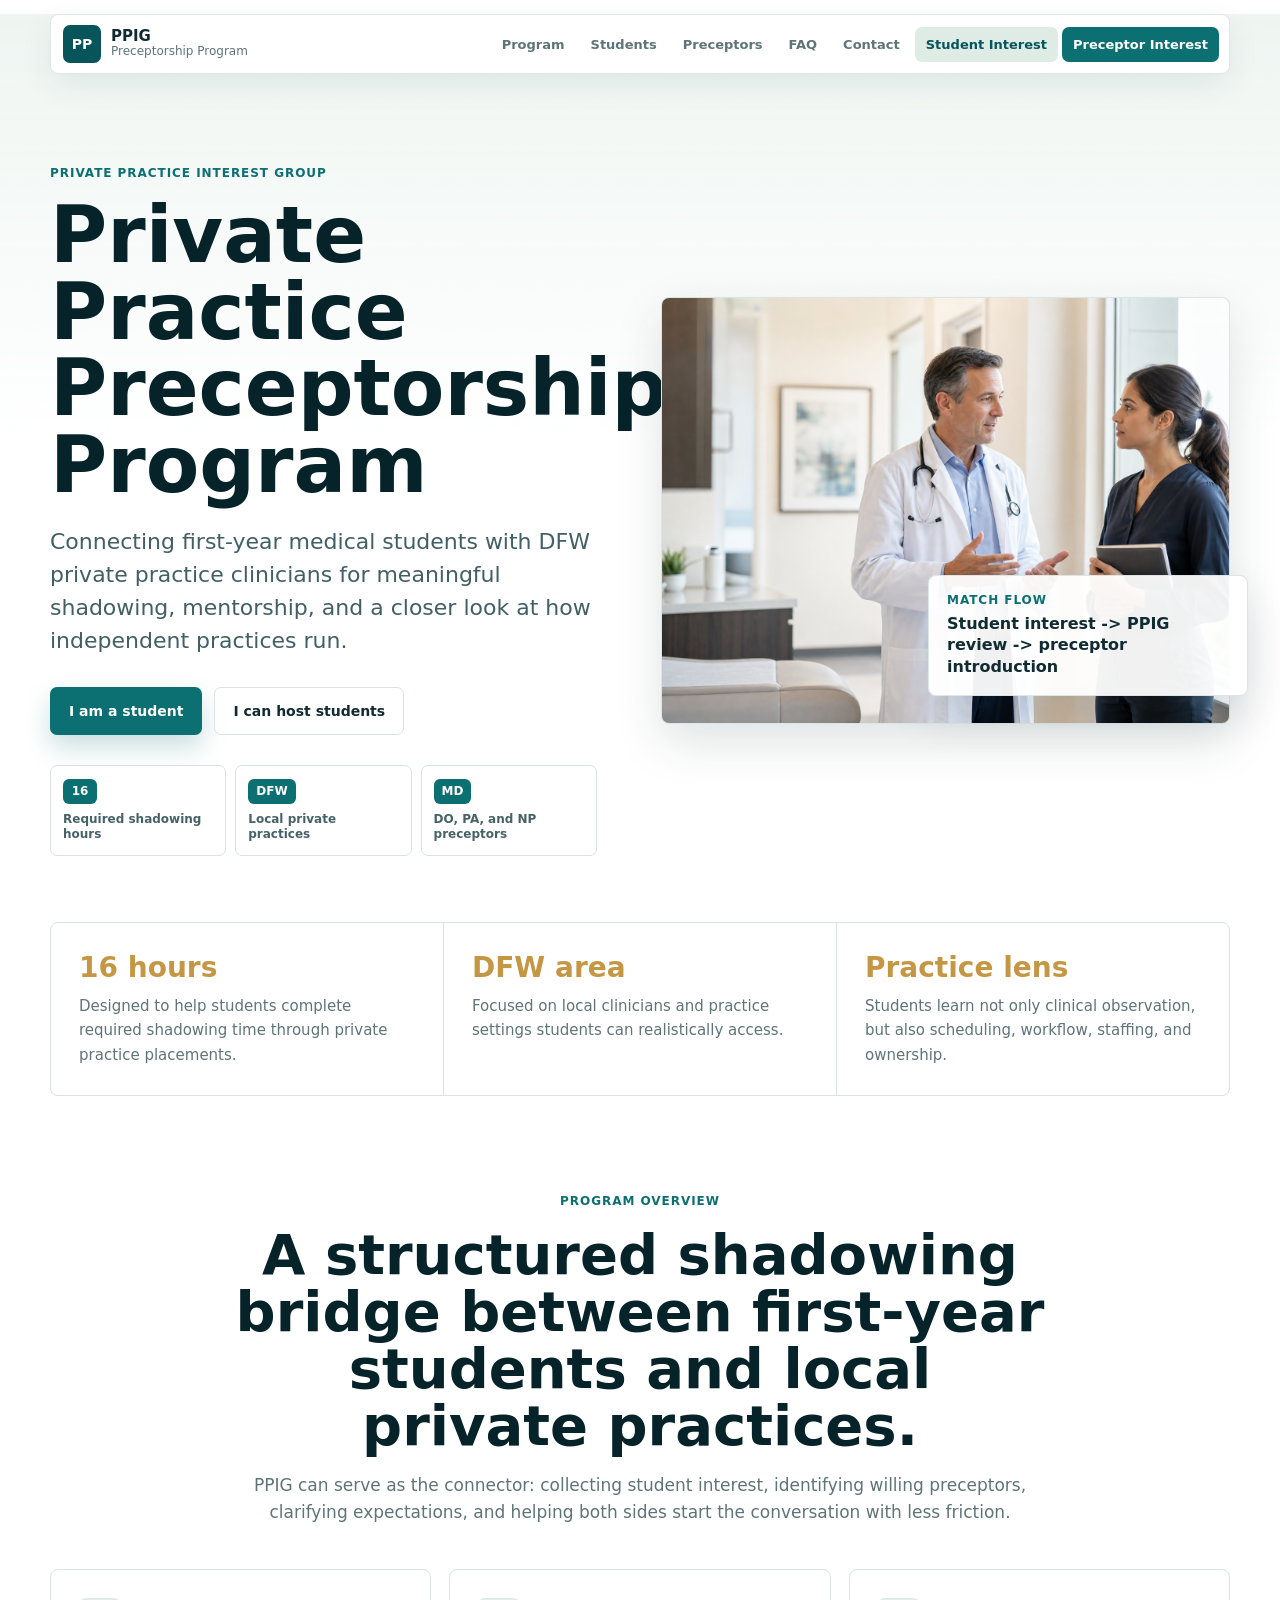
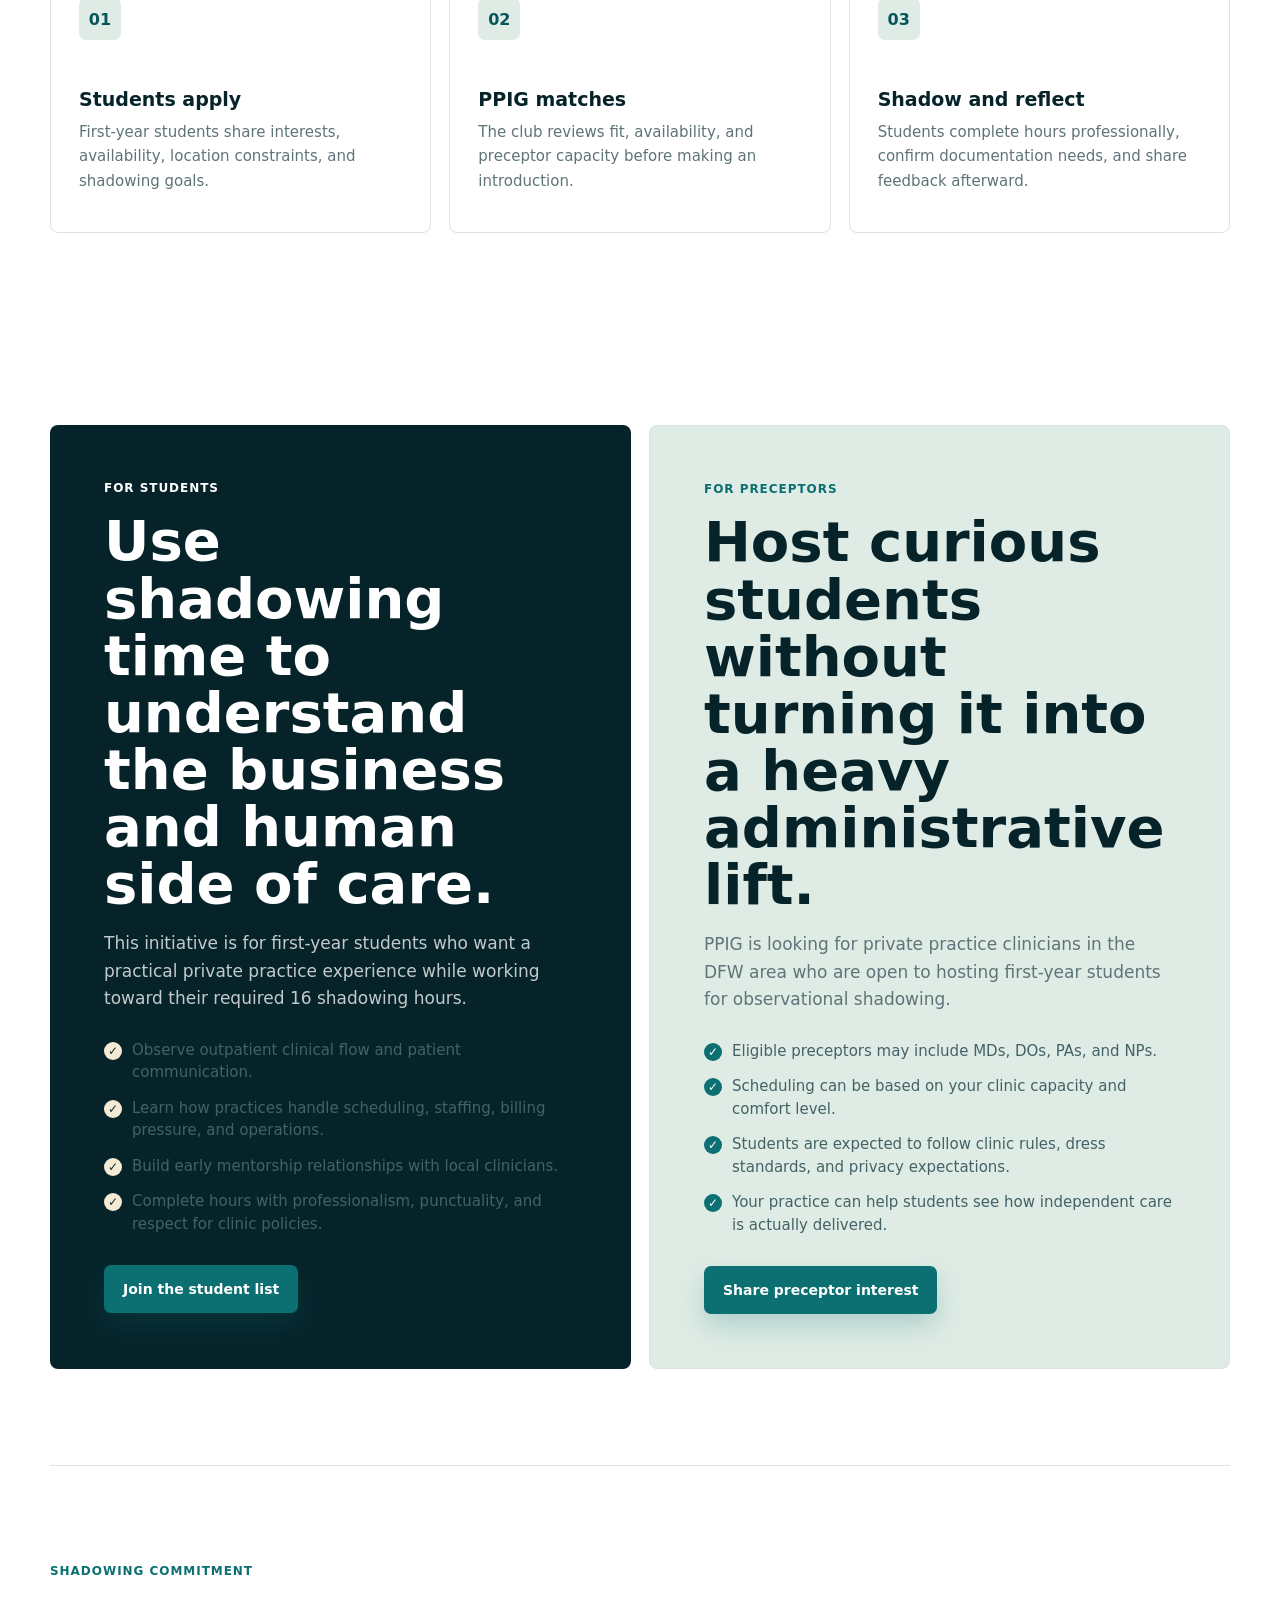
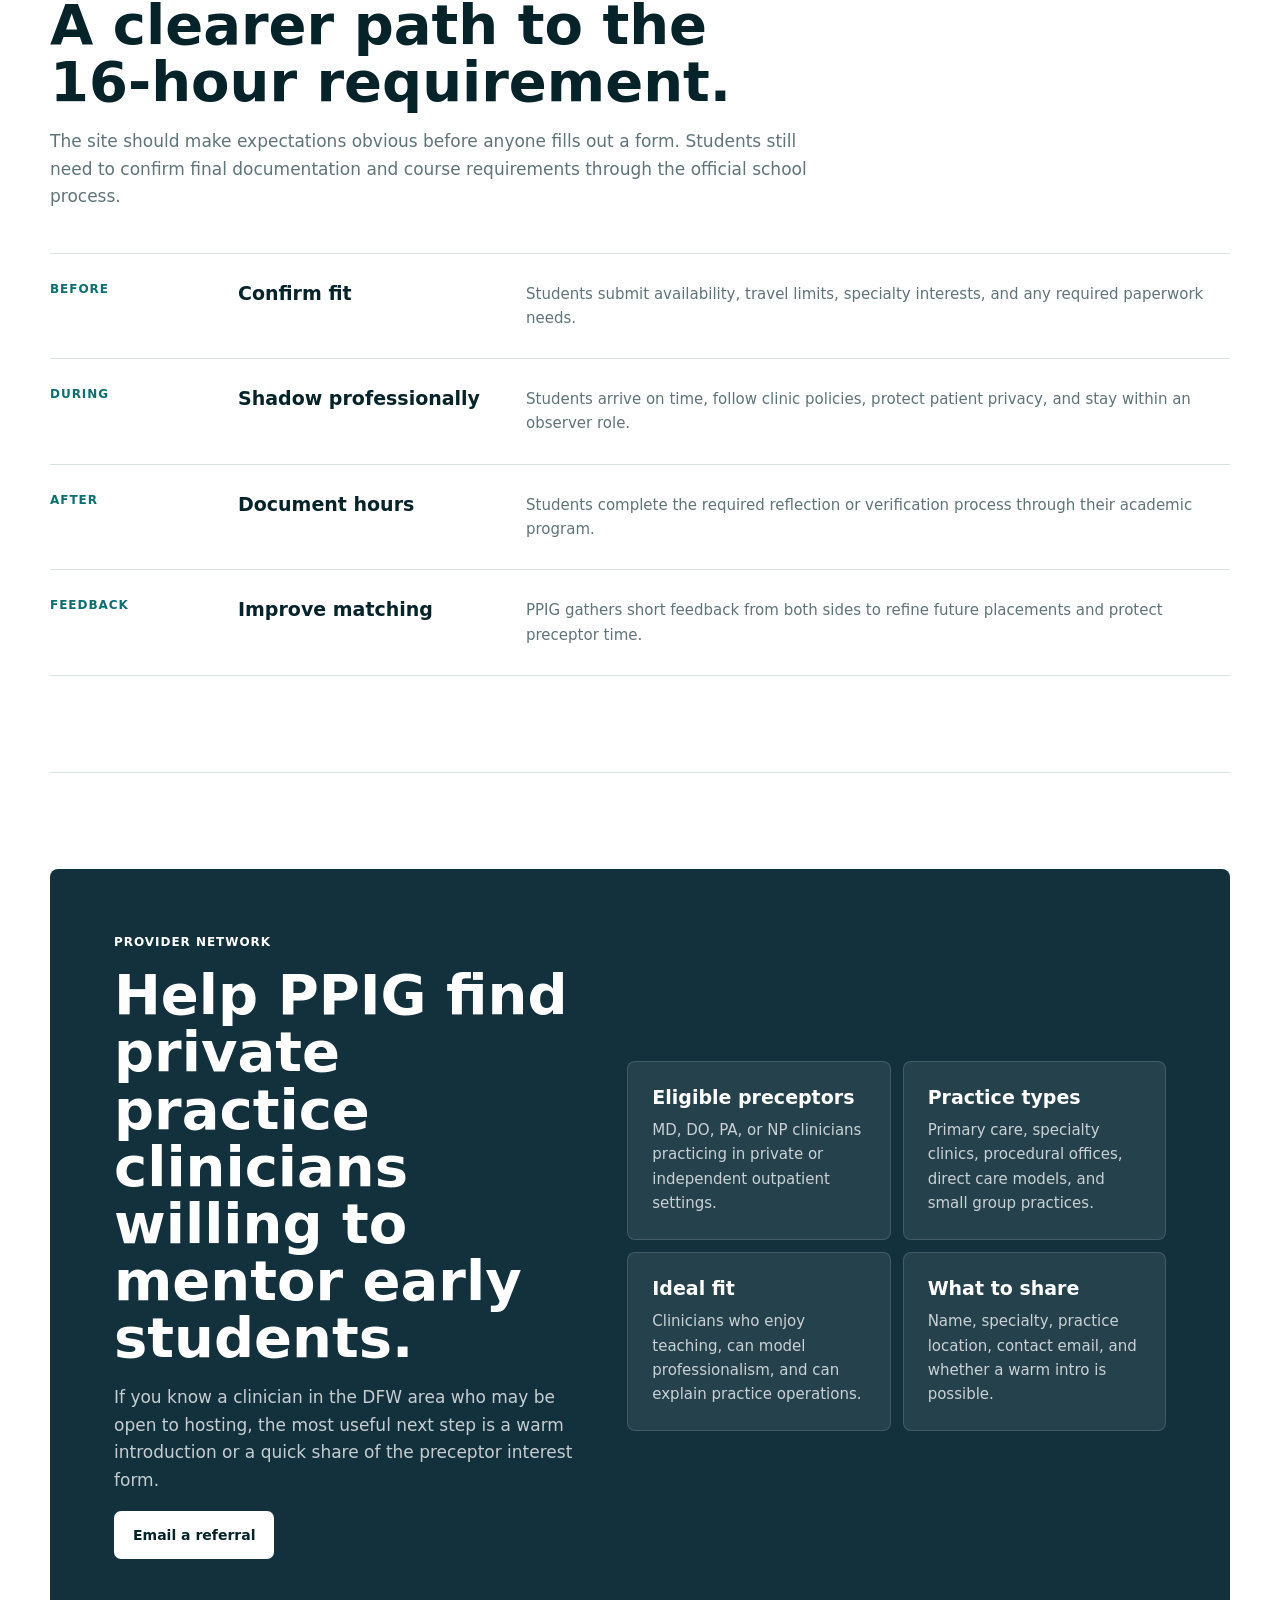
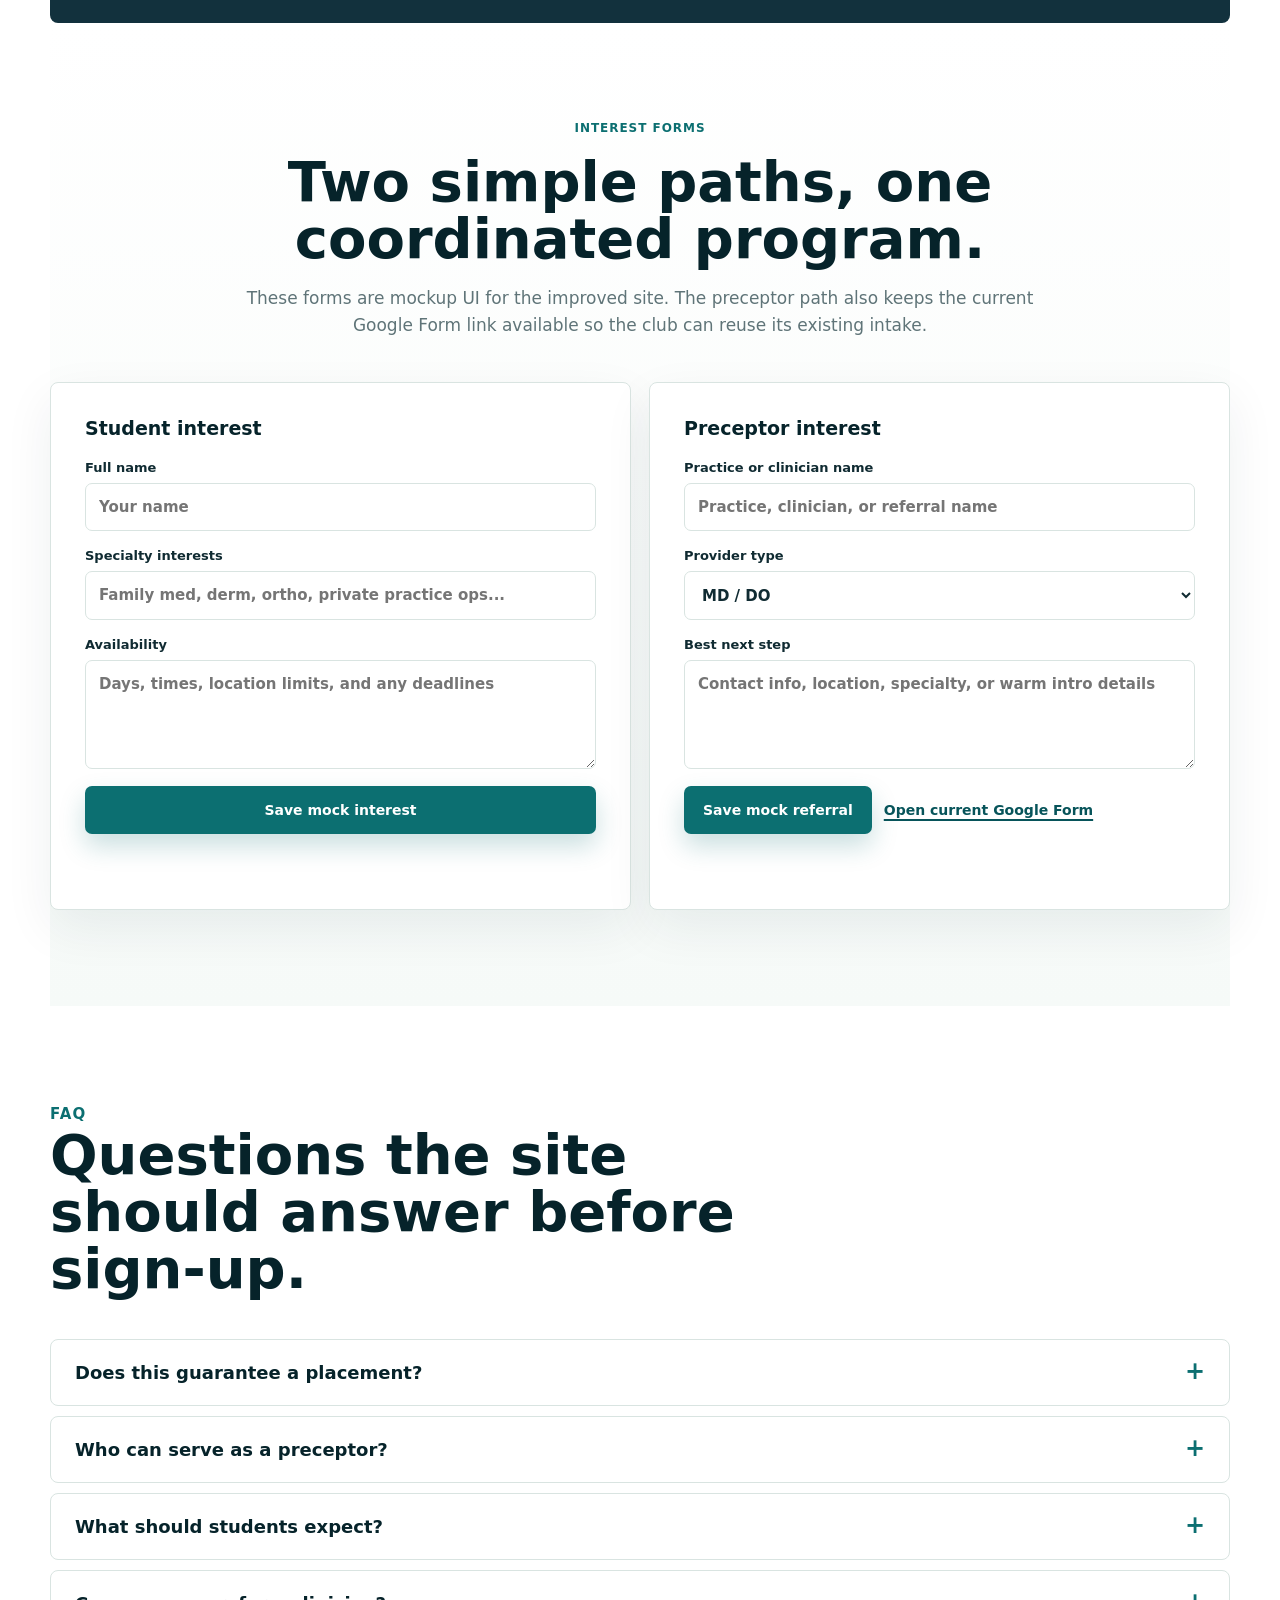
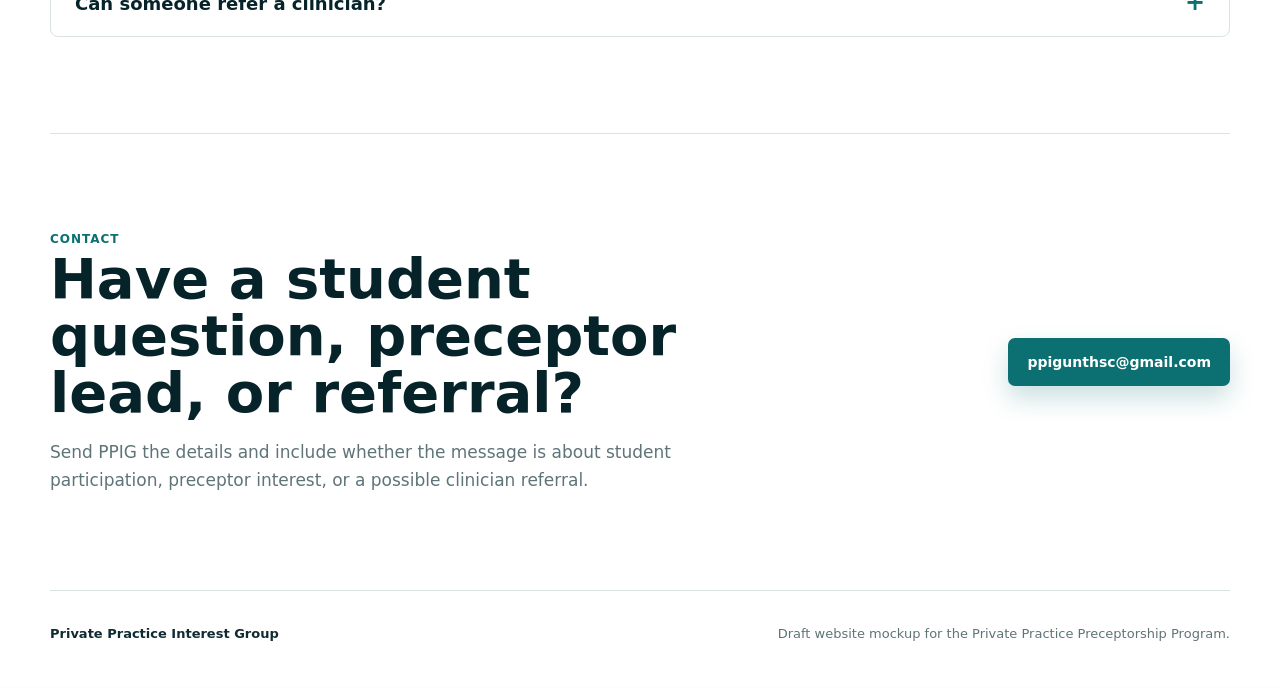
==== index.html @ bd8ee01b "Initial PPIG preceptorship mockup" ====
<!doctype html>
<html lang="en">
  <head>
    <meta charset="utf-8" />
    <meta name="viewport" content="width=device-width, initial-scale=1" />
    <title>Private Practice Preceptorship Program | PPIG</title>
    <meta
      name="description"
      content="A draft website mockup for PPIG's DFW private practice preceptorship initiative connecting first-year medical students with private practice preceptors."
    />
    <link rel="stylesheet" href="./styles.css" />
  </head>
  <body>
    <header class="site-header" data-header>
      <a class="brand" href="#top" aria-label="Private Practice Preceptorship Program home">
        <span class="brand-mark" aria-hidden="true">PP</span>
        <span>
          <strong>PPIG</strong>
          <em>Preceptorship Program</em>
        </span>
      </a>
      <button class="nav-toggle" type="button" aria-label="Open navigation" aria-expanded="false" data-nav-toggle>
        <span></span>
        <span></span>
      </button>
      <nav class="nav" aria-label="Primary navigation" data-nav>
        <a href="#program">Program</a>
        <a href="#students">Students</a>
        <a href="#preceptors">Preceptors</a>
        <a href="#faq">FAQ</a>
        <a href="#contact">Contact</a>
        <a class="nav-cta secondary" href="#student-interest">Student Interest</a>
        <a
          class="nav-cta"
          href="https://docs.google.com/forms/d/e/1FAIpQLScCirYqVkEzpx2f71vSJLCnK1FMcqP2lDTocPS2L5KBrAxMhw/viewform?usp=publish-editor"
          target="_blank"
          rel="noreferrer"
        >
          Preceptor Interest
        </a>
      </nav>
    </header>

    <main id="top">
      <section class="hero section-pad">
        <div class="hero-copy">
          <p class="small-label">Private Practice Interest Group</p>
          <h1>Private Practice Preceptorship Program</h1>
          <p class="hero-lede">
            Connecting first-year medical students with DFW private practice clinicians for meaningful shadowing,
            mentorship, and a closer look at how independent practices run.
          </p>
          <div class="hero-actions" aria-label="Program actions">
            <a class="button primary" href="#student-interest">I am a student</a>
            <a
              class="button ghost"
              href="https://docs.google.com/forms/d/e/1FAIpQLScCirYqVkEzpx2f71vSJLCnK1FMcqP2lDTocPS2L5KBrAxMhw/viewform?usp=publish-editor"
              target="_blank"
              rel="noreferrer"
            >
              I can host students
            </a>
          </div>
          <ul class="hero-points" aria-label="Program highlights">
            <li><span aria-hidden="true">16</span> Required shadowing hours</li>
            <li><span aria-hidden="true">DFW</span> Local private practices</li>
            <li><span aria-hidden="true">MD</span> DO, PA, and NP preceptors</li>
          </ul>
        </div>

        <div class="hero-media" aria-label="Medical student shadowing with a private practice preceptor">
          <img src="./assets/clinic-preceptor-hero.png" alt="Medical student speaking with a private practice clinician in a clinic" />
          <div class="match-panel" aria-label="Program match preview">
            <span>Match flow</span>
            <strong>Student interest -> PPIG review -> preceptor introduction</strong>
          </div>
        </div>
      </section>

      <section class="intro-band" aria-label="Program summary">
        <div>
          <span>16 hours</span>
          <p>Designed to help students complete required shadowing time through private practice placements.</p>
        </div>
        <div>
          <span>DFW area</span>
          <p>Focused on local clinicians and practice settings students can realistically access.</p>
        </div>
        <div>
          <span>Practice lens</span>
          <p>Students learn not only clinical observation, but also scheduling, workflow, staffing, and ownership.</p>
        </div>
      </section>

      <section class="section-pad" id="program">
        <div class="section-heading narrow">
          <p class="small-label">Program overview</p>
          <h2>A structured shadowing bridge between first-year students and local private practices.</h2>
          <p>
            PPIG can serve as the connector: collecting student interest, identifying willing preceptors, clarifying
            expectations, and helping both sides start the conversation with less friction.
          </p>
        </div>

        <div class="steps" aria-label="How the program works">
          <article>
            <span>01</span>
            <h3>Students apply</h3>
            <p>First-year students share interests, availability, location constraints, and shadowing goals.</p>
          </article>
          <article>
            <span>02</span>
            <h3>PPIG matches</h3>
            <p>The club reviews fit, availability, and preceptor capacity before making an introduction.</p>
          </article>
          <article>
            <span>03</span>
            <h3>Shadow and reflect</h3>
            <p>Students complete hours professionally, confirm documentation needs, and share feedback afterward.</p>
          </article>
        </div>
      </section>

      <section class="split-section section-pad" aria-label="Students and preceptors" id="students">
        <div class="audience-panel student-panel">
          <p class="small-label">For students</p>
          <h2>Use shadowing time to understand the business and human side of care.</h2>
          <p>
            This initiative is for first-year students who want a practical private practice experience while working
            toward their required 16 shadowing hours.
          </p>
          <ul class="check-list">
            <li>Observe outpatient clinical flow and patient communication.</li>
            <li>Learn how practices handle scheduling, staffing, billing pressure, and operations.</li>
            <li>Build early mentorship relationships with local clinicians.</li>
            <li>Complete hours with professionalism, punctuality, and respect for clinic policies.</li>
          </ul>
          <a class="button primary" href="#student-interest">Join the student list</a>
        </div>

        <div class="audience-panel preceptor-panel" id="preceptors">
          <p class="small-label">For preceptors</p>
          <h2>Host curious students without turning it into a heavy administrative lift.</h2>
          <p>
            PPIG is looking for private practice clinicians in the DFW area who are open to hosting first-year students
            for observational shadowing.
          </p>
          <ul class="check-list">
            <li>Eligible preceptors may include MDs, DOs, PAs, and NPs.</li>
            <li>Scheduling can be based on your clinic capacity and comfort level.</li>
            <li>Students are expected to follow clinic rules, dress standards, and privacy expectations.</li>
            <li>Your practice can help students see how independent care is actually delivered.</li>
          </ul>
          <a
            class="button primary"
            href="https://docs.google.com/forms/d/e/1FAIpQLScCirYqVkEzpx2f71vSJLCnK1FMcqP2lDTocPS2L5KBrAxMhw/viewform?usp=publish-editor"
            target="_blank"
            rel="noreferrer"
          >
            Share preceptor interest
          </a>
        </div>
      </section>

      <section class="hours section-pad" aria-labelledby="hours-title">
        <div class="section-heading">
          <p class="small-label">Shadowing commitment</p>
          <h2 id="hours-title">A clearer path to the 16-hour requirement.</h2>
          <p>
            The site should make expectations obvious before anyone fills out a form. Students still need to confirm
            final documentation and course requirements through the official school process.
          </p>
        </div>

        <div class="timeline">
          <article>
            <span>Before</span>
            <h3>Confirm fit</h3>
            <p>Students submit availability, travel limits, specialty interests, and any required paperwork needs.</p>
          </article>
          <article>
            <span>During</span>
            <h3>Shadow professionally</h3>
            <p>Students arrive on time, follow clinic policies, protect patient privacy, and stay within an observer role.</p>
          </article>
          <article>
            <span>After</span>
            <h3>Document hours</h3>
            <p>Students complete the required reflection or verification process through their academic program.</p>
          </article>
          <article>
            <span>Feedback</span>
            <h3>Improve matching</h3>
            <p>PPIG gathers short feedback from both sides to refine future placements and protect preceptor time.</p>
          </article>
        </div>
      </section>

      <section class="provider-section section-pad" aria-labelledby="provider-title">
        <div class="provider-copy">
          <p class="small-label">Provider network</p>
          <h2 id="provider-title">Help PPIG find private practice clinicians willing to mentor early students.</h2>
          <p>
            If you know a clinician in the DFW area who may be open to hosting, the most useful next step is a warm
            introduction or a quick share of the preceptor interest form.
          </p>
          <a
            class="button ghost-dark"
            href="mailto:ppigunthsc@gmail.com?subject=Private%20Practice%20Preceptorship%20Referral"
          >
            Email a referral
          </a>
        </div>
        <div class="provider-grid" aria-label="Eligible providers and practice examples">
          <article>
            <h3>Eligible preceptors</h3>
            <p>MD, DO, PA, or NP clinicians practicing in private or independent outpatient settings.</p>
          </article>
          <article>
            <h3>Practice types</h3>
            <p>Primary care, specialty clinics, procedural offices, direct care models, and small group practices.</p>
          </article>
          <article>
            <h3>Ideal fit</h3>
            <p>Clinicians who enjoy teaching, can model professionalism, and can explain practice operations.</p>
          </article>
          <article>
            <h3>What to share</h3>
            <p>Name, specialty, practice location, contact email, and whether a warm intro is possible.</p>
          </article>
        </div>
      </section>

      <section class="forms-section section-pad" id="student-interest">
        <div class="section-heading narrow">
          <p class="small-label">Interest forms</p>
          <h2>Two simple paths, one coordinated program.</h2>
          <p>
            These forms are mockup UI for the improved site. The preceptor path also keeps the current Google Form link
            available so the club can reuse its existing intake.
          </p>
        </div>

        <div class="form-layout">
          <form class="interest-form" data-mock-form>
            <h3>Student interest</h3>
            <label>
              Full name
              <input type="text" name="student-name" placeholder="Your name" />
            </label>
            <label>
              Specialty interests
              <input type="text" name="student-interest" placeholder="Family med, derm, ortho, private practice ops..." />
            </label>
            <label>
              Availability
              <textarea name="student-availability" rows="4" placeholder="Days, times, location limits, and any deadlines"></textarea>
            </label>
            <button class="button primary" type="submit">Save mock interest</button>
            <p class="form-note" data-form-note aria-live="polite"></p>
          </form>

          <form class="interest-form" data-mock-form>
            <h3>Preceptor interest</h3>
            <label>
              Practice or clinician name
              <input type="text" name="preceptor-name" placeholder="Practice, clinician, or referral name" />
            </label>
            <label>
              Provider type
              <select name="provider-type">
                <option>MD / DO</option>
                <option>PA</option>
                <option>NP</option>
                <option>Other referral</option>
              </select>
            </label>
            <label>
              Best next step
              <textarea name="preceptor-note" rows="4" placeholder="Contact info, location, specialty, or warm intro details"></textarea>
            </label>
            <div class="form-actions">
              <button class="button primary" type="submit">Save mock referral</button>
              <a
                class="text-link"
                href="https://docs.google.com/forms/d/e/1FAIpQLScCirYqVkEzpx2f71vSJLCnK1FMcqP2lDTocPS2L5KBrAxMhw/viewform?usp=publish-editor"
                target="_blank"
                rel="noreferrer"
              >
                Open current Google Form
              </a>
            </div>
            <p class="form-note" data-form-note aria-live="polite"></p>
          </form>
        </div>
      </section>

      <section class="faq section-pad" id="faq" aria-labelledby="faq-title">
        <div class="section-heading">
          <p class="small-label">FAQ</p>
          <h2 id="faq-title">Questions the site should answer before sign-up.</h2>
        </div>
        <div class="faq-list">
          <details>
            <summary>Does this guarantee a placement?</summary>
            <p>No. The program can collect interest and help coordinate introductions, but matching depends on preceptor availability, student fit, and scheduling.</p>
          </details>
          <details>
            <summary>Who can serve as a preceptor?</summary>
            <p>The initiative is seeking private practice MDs, DOs, PAs, and NPs in the DFW area who are willing to host first-year students for observational shadowing.</p>
          </details>
          <details>
            <summary>What should students expect?</summary>
            <p>Students should expect observational clinical exposure, professional conduct expectations, and a chance to ask thoughtful questions about practice operations when appropriate.</p>
          </details>
          <details>
            <summary>Can someone refer a clinician?</summary>
            <p>Yes. A warm introduction is ideal, but even a clinician name, specialty, practice location, and contact route can help PPIG start outreach.</p>
          </details>
        </div>
      </section>

      <section class="contact section-pad" id="contact" aria-label="Contact PPIG">
        <div>
          <p class="small-label">Contact</p>
          <h2>Have a student question, preceptor lead, or referral?</h2>
          <p>
            Send PPIG the details and include whether the message is about student participation, preceptor interest, or
            a possible clinician referral.
          </p>
        </div>
        <a class="button primary" href="mailto:ppigunthsc@gmail.com">ppigunthsc@gmail.com</a>
      </section>
    </main>

    <footer class="footer">
      <p>Private Practice Interest Group</p>
      <p>Draft website mockup for the Private Practice Preceptorship Program.</p>
    </footer>

    <script src="./app.js"></script>
  </body>
</html>
---- styles.css ----
:root {
  --ink: #102b32;
  --ink-strong: #06232a;
  --muted: #5f7478;
  --teal: #0c6f71;
  --teal-dark: #07545a;
  --sage: #dfece5;
  --sage-strong: #b9d4c8;
  --gold: #c59745;
  --gold-soft: #f5ead4;
  --line: #d9e4e1;
  --surface: #ffffff;
  --surface-soft: #f6faf8;
  --navy: #12313d;
  --shadow: 0 18px 48px rgba(16, 43, 50, 0.13);
  --max: 1180px;
  --radius: 8px;
  font-family: Inter, ui-sans-serif, system-ui, -apple-system, BlinkMacSystemFont, "Segoe UI", sans-serif;
  color: var(--ink);
  background: var(--surface);
}

* {
  box-sizing: border-box;
}

html {
  scroll-behavior: smooth;
}

body {
  margin: 0;
  min-width: 320px;
  color: var(--ink);
  background:
    linear-gradient(180deg, rgba(223, 236, 229, 0.52) 0, rgba(255, 255, 255, 0) 430px),
    var(--surface);
}

::selection {
  color: #fff;
  background: var(--teal);
}

body.nav-open {
  overflow: hidden;
}

img {
  display: block;
  max-width: 100%;
}

a {
  color: inherit;
  text-decoration: none;
}

button,
input,
textarea,
select {
  font: inherit;
}

.site-header {
  position: sticky;
  top: 0;
  z-index: 20;
  display: flex;
  align-items: center;
  justify-content: space-between;
  gap: 24px;
  width: min(var(--max), calc(100% - 40px));
  margin: 14px auto 0;
  padding: 10px 10px 10px 12px;
  border: 1px solid rgba(217, 228, 225, 0.86);
  border-radius: var(--radius);
  background: rgba(255, 255, 255, 0.92);
  box-shadow: 0 10px 32px rgba(18, 49, 61, 0.08);
  backdrop-filter: blur(18px);
}

.site-header.is-scrolled {
  box-shadow: 0 14px 38px rgba(18, 49, 61, 0.12);
}

.brand {
  display: inline-flex;
  align-items: center;
  gap: 10px;
  min-width: 232px;
}

.brand-mark {
  display: grid;
  width: 38px;
  height: 38px;
  place-items: center;
  border-radius: 7px;
  color: #fff;
  background: var(--teal-dark);
  font-size: 14px;
  font-weight: 800;
  letter-spacing: 0;
}

.brand strong,
.brand em {
  display: block;
  font-style: normal;
  letter-spacing: 0;
}

.brand strong {
  font-size: 15px;
  line-height: 1.1;
}

.brand em {
  color: var(--muted);
  font-size: 12px;
  line-height: 1.3;
}

.nav {
  display: flex;
  align-items: center;
  justify-content: flex-end;
  gap: 4px;
  color: var(--muted);
  font-size: 13px;
  font-weight: 650;
}

.nav > a {
  padding: 10px 11px;
  border-radius: 7px;
}

.nav > a:hover {
  color: var(--ink);
  background: var(--surface-soft);
}

.nav-cta {
  color: #fff !important;
  background: var(--teal);
}

.nav-cta.secondary {
  color: var(--teal-dark) !important;
  background: var(--sage);
}

.nav-toggle {
  display: none;
  width: 42px;
  height: 42px;
  border: 0;
  border-radius: 7px;
  background: var(--surface-soft);
}

.nav-toggle span {
  display: block;
  width: 18px;
  height: 2px;
  margin: 4px auto;
  background: var(--ink);
}

.section-pad {
  width: min(var(--max), calc(100% - 40px));
  margin: 0 auto;
  padding: 96px 0;
}

.hero {
  display: grid;
  grid-template-columns: minmax(0, 0.98fr) minmax(440px, 1.02fr);
  align-items: center;
  gap: clamp(34px, 5vw, 64px);
  min-height: auto;
  padding-top: clamp(76px, 10vh, 118px);
  padding-bottom: 66px;
}

.small-label {
  margin: 0 0 14px;
  color: var(--teal);
  font-size: 12px;
  font-weight: 800;
  letter-spacing: 0.08em;
  text-transform: uppercase;
}

h1,
h2,
h3,
p {
  margin-top: 0;
}

h1,
h2,
h3 {
  color: var(--ink-strong);
  letter-spacing: 0;
}

h1 {
  max-width: 720px;
  margin-bottom: 22px;
  font-size: clamp(46px, 6.4vw, 78px);
  line-height: 0.98;
  font-weight: 820;
}

h2 {
  margin-bottom: 18px;
  font-size: clamp(30px, 4.4vw, 56px);
  line-height: 1.02;
  font-weight: 790;
}

h3 {
  margin-bottom: 9px;
  font-size: 19px;
  line-height: 1.22;
  font-weight: 760;
}

p {
  color: var(--muted);
  font-size: 17px;
  line-height: 1.62;
}

.hero-lede {
  max-width: 640px;
  margin-bottom: 30px;
  color: #415f65;
  font-size: clamp(18px, 2vw, 22px);
  line-height: 1.5;
}

.hero-actions,
.form-actions {
  display: flex;
  flex-wrap: wrap;
  gap: 12px;
  align-items: center;
}

.button {
  display: inline-flex;
  min-height: 48px;
  align-items: center;
  justify-content: center;
  border: 1px solid transparent;
  border-radius: 7px;
  padding: 0 18px;
  font-size: 14px;
  font-weight: 780;
  letter-spacing: 0;
  cursor: pointer;
  transition: transform 180ms ease, box-shadow 180ms ease, background 180ms ease, color 180ms ease;
}

.button:hover {
  transform: translateY(-1px);
}

.button.primary {
  color: #fff;
  background: var(--teal);
  box-shadow: 0 12px 26px rgba(12, 111, 113, 0.22);
}

.button.primary:hover {
  background: var(--teal-dark);
}

.button.ghost {
  color: var(--ink);
  border-color: var(--line);
  background: rgba(255, 255, 255, 0.72);
}

.button.ghost-dark {
  color: var(--ink-strong);
  border-color: rgba(255, 255, 255, 0.36);
  background: #fff;
}

.hero-points {
  display: grid;
  grid-template-columns: repeat(3, minmax(0, 1fr));
  gap: 9px;
  max-width: 640px;
  margin: 30px 0 0;
  padding: 0;
  list-style: none;
}

.hero-points li {
  display: grid;
  gap: 8px;
  border: 1px solid var(--line);
  border-radius: 7px;
  padding: 13px 12px;
  color: #466267;
  background: rgba(255, 255, 255, 0.76);
  font-size: 12px;
  font-weight: 700;
  line-height: 1.25;
}

.hero-points span {
  display: inline-flex;
  width: fit-content;
  min-width: 34px;
  height: 25px;
  align-items: center;
  justify-content: center;
  border-radius: 6px;
  padding: 0 8px;
  color: #fff;
  background: var(--teal);
  font-size: 12px;
  font-weight: 850;
}

.hero-media {
  position: relative;
  isolation: isolate;
}

.hero-media img {
  width: 100%;
  aspect-ratio: 4 / 3;
  object-fit: cover;
  object-position: center;
  border: 1px solid rgba(217, 228, 225, 0.86);
  border-radius: var(--radius);
  background: #ecf4ef;
  box-shadow: var(--shadow);
}

.match-panel {
  position: absolute;
  right: -18px;
  bottom: 28px;
  width: min(320px, 76%);
  border: 1px solid rgba(217, 228, 225, 0.9);
  border-radius: var(--radius);
  padding: 17px 18px;
  background: rgba(255, 255, 255, 0.94);
  box-shadow: 0 18px 46px rgba(6, 35, 42, 0.14);
}

.match-panel span {
  display: block;
  margin-bottom: 6px;
  color: var(--teal);
  font-size: 12px;
  font-weight: 800;
  letter-spacing: 0.08em;
  text-transform: uppercase;
}

.match-panel strong {
  display: block;
  color: var(--ink);
  font-size: 16px;
  line-height: 1.35;
}

.intro-band {
  display: grid;
  grid-template-columns: repeat(3, 1fr);
  gap: 1px;
  width: min(var(--max), calc(100% - 40px));
  margin: 0 auto;
  overflow: hidden;
  border: 1px solid var(--line);
  border-radius: var(--radius);
  background: var(--line);
}

.intro-band div {
  min-height: 148px;
  padding: 28px;
  background: var(--surface);
}

.intro-band span {
  display: block;
  margin-bottom: 10px;
  color: var(--gold);
  font-size: 28px;
  font-weight: 820;
  letter-spacing: 0;
}

.intro-band p {
  margin-bottom: 0;
  font-size: 15px;
}

.section-heading {
  max-width: 760px;
  margin-bottom: 42px;
}

.section-heading.narrow {
  max-width: 820px;
  margin-right: auto;
  margin-left: auto;
  text-align: center;
}

.steps {
  display: grid;
  grid-template-columns: repeat(3, 1fr);
  gap: 18px;
}

.steps article,
.provider-grid article,
.interest-form,
.faq details {
  border: 1px solid var(--line);
  border-radius: var(--radius);
  background: var(--surface);
}

.steps article {
  min-height: 264px;
  padding: 28px;
}

.steps span {
  display: inline-flex;
  width: 42px;
  height: 42px;
  align-items: center;
  justify-content: center;
  margin-bottom: 48px;
  border-radius: 7px;
  color: var(--teal-dark);
  background: var(--sage);
  font-weight: 820;
}

.split-section {
  display: grid;
  grid-template-columns: 1fr 1fr;
  gap: 18px;
}

.audience-panel {
  min-height: 640px;
  border-radius: var(--radius);
  padding: clamp(28px, 5vw, 54px);
}

.student-panel {
  background: var(--ink-strong);
}

.student-panel h2,
.student-panel h3,
.student-panel .small-label,
.student-panel p,
.student-panel li {
  color: #fff;
}

.student-panel p,
.student-panel li {
  color: rgba(255, 255, 255, 0.76);
}

.preceptor-panel {
  border: 1px solid var(--line);
  background: var(--sage);
}

.check-list {
  display: grid;
  gap: 13px;
  margin: 26px 0 30px;
  padding: 0;
  list-style: none;
}

.check-list li {
  position: relative;
  padding-left: 28px;
  color: #446266;
  font-size: 15px;
  line-height: 1.5;
}

.check-list li::before {
  position: absolute;
  left: 0;
  top: 3px;
  display: grid;
  width: 18px;
  height: 18px;
  place-items: center;
  border-radius: 50%;
  color: #fff;
  background: var(--teal);
  content: "✓";
  font-size: 12px;
  font-weight: 800;
}

.student-panel .check-list li::before {
  color: var(--ink);
  background: var(--gold-soft);
}

.hours {
  border-top: 1px solid var(--line);
  border-bottom: 1px solid var(--line);
}

.timeline {
  display: grid;
  grid-template-columns: 1fr;
  gap: 0;
  border-top: 1px solid var(--line);
}

.timeline article {
  display: grid;
  grid-template-columns: 160px 260px 1fr;
  gap: 28px;
  align-items: start;
  padding: 28px 0;
  border-bottom: 1px solid var(--line);
}

.timeline span {
  color: var(--teal);
  font-size: 12px;
  font-weight: 820;
  letter-spacing: 0.08em;
  text-transform: uppercase;
}

.timeline p,
.steps p,
.provider-grid p,
.faq p {
  margin-bottom: 0;
  font-size: 15px;
}

.provider-section {
  display: grid;
  grid-template-columns: minmax(0, 0.86fr) minmax(460px, 1fr);
  gap: 50px;
  align-items: center;
  border-radius: var(--radius);
  color: #fff;
  background: var(--navy);
}

.provider-section.section-pad {
  width: min(var(--max), calc(100% - 40px));
  margin-top: 96px;
  padding: clamp(34px, 6vw, 64px);
}

.provider-section h2,
.provider-section h3,
.provider-section .small-label {
  color: #fff;
}

.provider-section p {
  color: rgba(255, 255, 255, 0.76);
}

.provider-grid {
  display: grid;
  grid-template-columns: 1fr 1fr;
  gap: 12px;
}

.provider-grid article {
  min-height: 172px;
  padding: 24px;
  border-color: rgba(255, 255, 255, 0.14);
  background: rgba(255, 255, 255, 0.08);
}

.forms-section {
  background: linear-gradient(180deg, var(--surface) 0, var(--surface-soft) 100%);
}

.form-layout {
  display: grid;
  grid-template-columns: 1fr 1fr;
  gap: 18px;
}

.interest-form {
  display: grid;
  gap: 17px;
  padding: clamp(24px, 4vw, 34px);
  box-shadow: 0 18px 50px rgba(16, 43, 50, 0.07);
}

.interest-form h3 {
  margin-bottom: 3px;
}

label {
  display: grid;
  gap: 8px;
  color: var(--ink);
  font-size: 13px;
  font-weight: 800;
}

input,
textarea,
select {
  width: 100%;
  border: 1px solid var(--line);
  border-radius: 7px;
  padding: 13px 13px;
  color: var(--ink);
  background: #fff;
  font-size: 15px;
  line-height: 1.35;
  outline: none;
}

textarea {
  resize: vertical;
}

input:focus,
textarea:focus,
select:focus {
  border-color: var(--teal);
  box-shadow: 0 0 0 3px rgba(12, 111, 113, 0.12);
}

.text-link {
  color: var(--teal-dark);
  font-size: 14px;
  font-weight: 800;
  text-decoration: underline;
  text-decoration-thickness: 2px;
  text-underline-offset: 4px;
}

.form-note {
  min-height: 24px;
  margin: 0;
  color: var(--teal-dark);
  font-size: 14px;
  font-weight: 700;
}

.faq-list {
  display: grid;
  gap: 10px;
}

.faq details {
  padding: 0;
  overflow: hidden;
}

.faq summary {
  cursor: pointer;
  padding: 22px 24px;
  color: var(--ink-strong);
  font-size: 18px;
  font-weight: 800;
  list-style: none;
}

.faq summary::-webkit-details-marker {
  display: none;
}

.faq summary::after {
  float: right;
  color: var(--teal);
  content: "+";
  font-size: 24px;
  line-height: 18px;
}

.faq details[open] summary::after {
  content: "-";
}

.faq details p {
  padding: 0 24px 24px;
}

.contact {
  display: grid;
  grid-template-columns: minmax(0, 1fr) auto;
  gap: 28px;
  align-items: center;
  border-top: 1px solid var(--line);
}

.contact h2 {
  max-width: 720px;
}

.contact p {
  max-width: 720px;
  margin-bottom: 0;
}

.footer {
  display: flex;
  justify-content: space-between;
  gap: 18px;
  width: min(var(--max), calc(100% - 40px));
  margin: 0 auto;
  padding: 32px 0 44px;
  border-top: 1px solid var(--line);
}

.footer p {
  margin: 0;
  font-size: 13px;
}

.footer p:first-child {
  color: var(--ink);
  font-weight: 800;
}

@media (max-width: 980px) {
  .site-header {
    width: calc(100% - 28px);
  }

  .nav-toggle {
    display: inline-block;
  }

  .nav {
    position: fixed;
    inset: 78px 14px auto;
    display: none;
    grid-template-columns: 1fr;
    gap: 5px;
    padding: 12px;
    border: 1px solid var(--line);
    border-radius: var(--radius);
    background: #fff;
    box-shadow: var(--shadow);
  }

  body.nav-open .nav {
    display: grid;
  }

  .hero,
  .split-section,
  .provider-section,
  .form-layout,
  .contact {
    grid-template-columns: 1fr;
  }

  .hero {
    min-height: auto;
    gap: 34px;
    padding-top: 58px;
  }

  .intro-band,
  .steps,
  .provider-grid {
    grid-template-columns: 1fr;
  }

  .timeline article {
    grid-template-columns: 1fr;
    gap: 8px;
  }

  .provider-section.section-pad {
    margin-top: 72px;
  }
}

@media (max-width: 620px) {
  .section-pad,
  .intro-band,
  .provider-section.section-pad,
  .footer {
    width: calc(100% - 28px);
  }

  .brand {
    min-width: auto;
  }

  .brand em {
    display: none;
  }

  .section-pad {
    padding: 70px 0;
  }

  .hero {
    padding-top: 44px;
    padding-bottom: 50px;
  }

  h1 {
    font-size: clamp(39px, 11.2vw, 46px);
    line-height: 1.04;
    overflow-wrap: normal;
  }

  h2 {
    font-size: clamp(28px, 10vw, 40px);
  }

  p,
  .hero-lede {
    font-size: 16px;
  }

  .hero-actions,
  .form-actions,
  .footer {
    align-items: stretch;
    flex-direction: column;
  }

  .hero-points {
    grid-template-columns: 1fr;
  }

  .button {
    width: 100%;
  }

  .match-panel {
    position: static;
    width: 100%;
    margin-top: 12px;
  }

  .intro-band div,
  .steps article,
  .audience-panel,
  .interest-form,
  .provider-grid article {
    padding: 22px;
  }

  .audience-panel {
    min-height: auto;
  }

  .faq summary {
    padding-right: 48px;
  }
}

@media (prefers-reduced-motion: reduce) {
  *,
  *::before,
  *::after {
    scroll-behavior: auto !important;
    transition: none !important;
  }
}
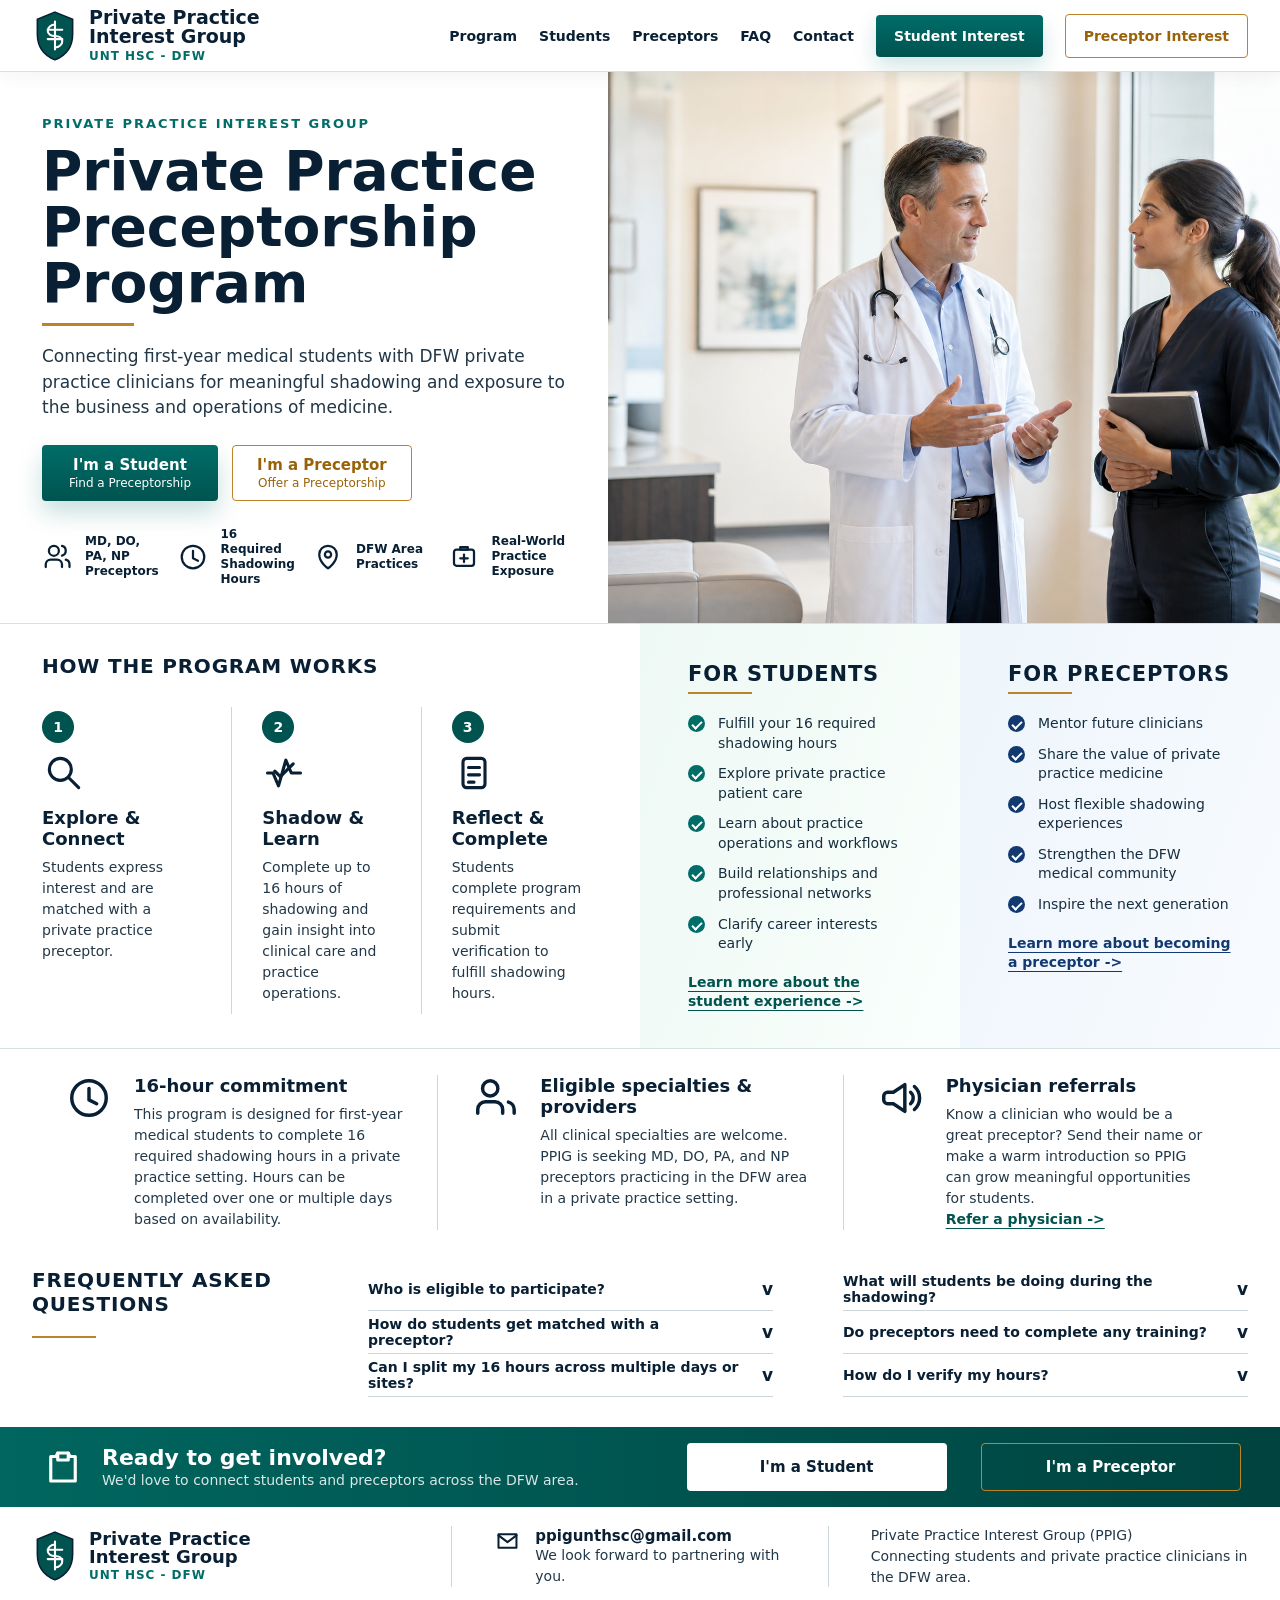
==== commit 44f3fc85: "Align design with original mockup concept" ====
--- a/index.html
+++ b/index.html
@@ -6,17 +6,23 @@
     <title>Private Practice Preceptorship Program | PPIG</title>
     <meta
       name="description"
-      content="A draft website mockup for PPIG's DFW private practice preceptorship initiative connecting first-year medical students with private practice preceptors."
+      content="A website mockup for PPIG's DFW private practice preceptorship initiative connecting first-year medical students with private practice preceptors."
     />
     <link rel="stylesheet" href="./styles.css" />
   </head>
   <body>
     <header class="site-header" data-header>
       <a class="brand" href="#top" aria-label="Private Practice Preceptorship Program home">
-        <span class="brand-mark" aria-hidden="true">PP</span>
+        <span class="shield" aria-hidden="true">
+          <svg viewBox="0 0 44 52" role="img">
+            <path d="M22 3 39 10v14c0 12.8-6.7 20.8-17 25C11.7 44.8 5 36.8 5 24V10L22 3Z" />
+            <path d="M22 12v27M15 20h14M15 29h14" />
+            <path d="M22 15c-4 0-7 3-7 6s3 5 7 5 7 2 7 5-3 6-7 6" />
+          </svg>
+        </span>
         <span>
-          <strong>PPIG</strong>
-          <em>Preceptorship Program</em>
+          <strong>Private Practice<br />Interest Group</strong>
+          <em>UNT HSC - DFW</em>
         </span>
       </a>
       <button class="nav-toggle" type="button" aria-label="Open navigation" aria-expanded="false" data-nav-toggle>
@@ -29,9 +35,9 @@
         <a href="#preceptors">Preceptors</a>
         <a href="#faq">FAQ</a>
         <a href="#contact">Contact</a>
-        <a class="nav-cta secondary" href="#student-interest">Student Interest</a>
+        <a class="nav-cta" href="mailto:ppigunthsc@gmail.com?subject=Student%20Interest%20-%20PPIG%20Preceptorship">Student Interest</a>
         <a
-          class="nav-cta"
+          class="nav-cta outline"
           href="https://docs.google.com/forms/d/e/1FAIpQLScCirYqVkEzpx2f71vSJLCnK1FMcqP2lDTocPS2L5KBrAxMhw/viewform?usp=publish-editor"
           target="_blank"
           rel="noreferrer"
@@ -42,300 +48,227 @@
     </header>
 
     <main id="top">
-      <section class="hero section-pad">
+      <section class="hero">
         <div class="hero-copy">
           <p class="small-label">Private Practice Interest Group</p>
           <h1>Private Practice Preceptorship Program</h1>
+          <span class="gold-rule" aria-hidden="true"></span>
           <p class="hero-lede">
-            Connecting first-year medical students with DFW private practice clinicians for meaningful shadowing,
-            mentorship, and a closer look at how independent practices run.
+            Connecting first-year medical students with DFW private practice clinicians for meaningful shadowing and
+            exposure to the business and operations of medicine.
           </p>
           <div class="hero-actions" aria-label="Program actions">
-            <a class="button primary" href="#student-interest">I am a student</a>
+            <a class="button primary" href="mailto:ppigunthsc@gmail.com?subject=Student%20Interest%20-%20PPIG%20Preceptorship">
+              <strong>I'm a Student</strong>
+              <span>Find a Preceptorship</span>
+            </a>
             <a
-              class="button ghost"
+              class="button secondary"
               href="https://docs.google.com/forms/d/e/1FAIpQLScCirYqVkEzpx2f71vSJLCnK1FMcqP2lDTocPS2L5KBrAxMhw/viewform?usp=publish-editor"
               target="_blank"
               rel="noreferrer"
             >
-              I can host students
+              <strong>I'm a Preceptor</strong>
+              <span>Offer a Preceptorship</span>
             </a>
           </div>
           <ul class="hero-points" aria-label="Program highlights">
-            <li><span aria-hidden="true">16</span> Required shadowing hours</li>
-            <li><span aria-hidden="true">DFW</span> Local private practices</li>
-            <li><span aria-hidden="true">MD</span> DO, PA, and NP preceptors</li>
+            <li>
+              <svg class="line-icon" viewBox="0 0 24 24" aria-hidden="true"><path d="M16 20v-2a4 4 0 0 0-4-4H7a4 4 0 0 0-4 4v2" /><circle cx="9.5" cy="7" r="4" /><path d="M22 20v-2a4 4 0 0 0-3-3.87" /><path d="M16 3.13a4 4 0 0 1 0 7.75" /></svg>
+              <span>MD, DO, PA, NP<br />Preceptors</span>
+            </li>
+            <li>
+              <svg class="line-icon" viewBox="0 0 24 24" aria-hidden="true"><circle cx="12" cy="12" r="9" /><path d="M12 7v6l4 2" /></svg>
+              <span>16 Required<br />Shadowing Hours</span>
+            </li>
+            <li>
+              <svg class="line-icon" viewBox="0 0 24 24" aria-hidden="true"><path d="M12 21s7-4.5 7-11a7 7 0 1 0-14 0c0 6.5 7 11 7 11Z" /><circle cx="12" cy="10" r="2.5" /></svg>
+              <span>DFW Area<br />Practices</span>
+            </li>
+            <li>
+              <svg class="line-icon" viewBox="0 0 24 24" aria-hidden="true"><path d="M10 6h4" /><path d="M9 6V4h6v2" /><rect x="4" y="6" width="16" height="13" rx="2" /><path d="M9 13h6M12 10v6" /></svg>
+              <span>Real-World Practice<br />Exposure</span>
+            </li>
           </ul>
         </div>
 
-        <div class="hero-media" aria-label="Medical student shadowing with a private practice preceptor">
+        <figure class="hero-media" aria-label="Medical student shadowing with a private practice preceptor">
           <img src="./assets/clinic-preceptor-hero.png" alt="Medical student speaking with a private practice clinician in a clinic" />
-          <div class="match-panel" aria-label="Program match preview">
-            <span>Match flow</span>
-            <strong>Student interest -> PPIG review -> preceptor introduction</strong>
-          </div>
-        </div>
-      </section>
-
-      <section class="intro-band" aria-label="Program summary">
-        <div>
-          <span>16 hours</span>
-          <p>Designed to help students complete required shadowing time through private practice placements.</p>
-        </div>
-        <div>
-          <span>DFW area</span>
-          <p>Focused on local clinicians and practice settings students can realistically access.</p>
-        </div>
-        <div>
-          <span>Practice lens</span>
-          <p>Students learn not only clinical observation, but also scheduling, workflow, staffing, and ownership.</p>
-        </div>
-      </section>
-
-      <section class="section-pad" id="program">
-        <div class="section-heading narrow">
-          <p class="small-label">Program overview</p>
-          <h2>A structured shadowing bridge between first-year students and local private practices.</h2>
-          <p>
-            PPIG can serve as the connector: collecting student interest, identifying willing preceptors, clarifying
-            expectations, and helping both sides start the conversation with less friction.
-          </p>
-        </div>
-
-        <div class="steps" aria-label="How the program works">
+        </figure>
+      </section>
+
+      <section class="program-board" id="program">
+        <div class="program-steps">
+          <div class="section-kicker">
+            <h2>How the program works</h2>
+          </div>
           <article>
-            <span>01</span>
-            <h3>Students apply</h3>
-            <p>First-year students share interests, availability, location constraints, and shadowing goals.</p>
+            <span class="step-number">1</span>
+            <svg class="step-icon" viewBox="0 0 24 24" aria-hidden="true"><circle cx="10" cy="10" r="6" /><path d="m15 15 5 5" /></svg>
+            <h3>Explore & Connect</h3>
+            <p>Students express interest and are matched with a private practice preceptor.</p>
           </article>
           <article>
-            <span>02</span>
-            <h3>PPIG matches</h3>
-            <p>The club reviews fit, availability, and preceptor capacity before making an introduction.</p>
+            <span class="step-number">2</span>
+            <svg class="step-icon" viewBox="0 0 24 24" aria-hidden="true"><path d="m7 11 3 3 7-7" /><path d="M3 12h3l3 7 4-14 3 7h5" /></svg>
+            <h3>Shadow & Learn</h3>
+            <p>Complete up to 16 hours of shadowing and gain insight into clinical care and practice operations.</p>
           </article>
           <article>
-            <span>03</span>
-            <h3>Shadow and reflect</h3>
-            <p>Students complete hours professionally, confirm documentation needs, and share feedback afterward.</p>
+            <span class="step-number">3</span>
+            <svg class="step-icon" viewBox="0 0 24 24" aria-hidden="true"><rect x="6" y="4" width="12" height="16" rx="2" /><path d="M9 9h6M9 13h6M9 17h3" /></svg>
+            <h3>Reflect & Complete</h3>
+            <p>Students complete program requirements and submit verification to fulfill shadowing hours.</p>
           </article>
         </div>
-      </section>
-
-      <section class="split-section section-pad" aria-label="Students and preceptors" id="students">
-        <div class="audience-panel student-panel">
-          <p class="small-label">For students</p>
-          <h2>Use shadowing time to understand the business and human side of care.</h2>
-          <p>
-            This initiative is for first-year students who want a practical private practice experience while working
-            toward their required 16 shadowing hours.
-          </p>
-          <ul class="check-list">
-            <li>Observe outpatient clinical flow and patient communication.</li>
-            <li>Learn how practices handle scheduling, staffing, billing pressure, and operations.</li>
-            <li>Build early mentorship relationships with local clinicians.</li>
-            <li>Complete hours with professionalism, punctuality, and respect for clinic policies.</li>
-          </ul>
-          <a class="button primary" href="#student-interest">Join the student list</a>
-        </div>
-
-        <div class="audience-panel preceptor-panel" id="preceptors">
-          <p class="small-label">For preceptors</p>
-          <h2>Host curious students without turning it into a heavy administrative lift.</h2>
-          <p>
-            PPIG is looking for private practice clinicians in the DFW area who are open to hosting first-year students
-            for observational shadowing.
-          </p>
-          <ul class="check-list">
-            <li>Eligible preceptors may include MDs, DOs, PAs, and NPs.</li>
-            <li>Scheduling can be based on your clinic capacity and comfort level.</li>
-            <li>Students are expected to follow clinic rules, dress standards, and privacy expectations.</li>
-            <li>Your practice can help students see how independent care is actually delivered.</li>
-          </ul>
+
+        <div class="audience-grid">
+          <section class="audience-card student-card" id="students">
+            <h2>For Students</h2>
+            <span class="gold-rule short" aria-hidden="true"></span>
+            <ul class="check-list">
+              <li>Fulfill your 16 required shadowing hours</li>
+              <li>Explore private practice patient care</li>
+              <li>Learn about practice operations and workflows</li>
+              <li>Build relationships and professional networks</li>
+              <li>Clarify career interests early</li>
+            </ul>
+            <a class="text-link" href="mailto:ppigunthsc@gmail.com?subject=Student%20Interest%20-%20PPIG%20Preceptorship">Learn more about the student experience -></a>
+          </section>
+
+          <section class="audience-card preceptor-card" id="preceptors">
+            <h2>For Preceptors</h2>
+            <span class="gold-rule short" aria-hidden="true"></span>
+            <ul class="check-list navy-checks">
+              <li>Mentor future clinicians</li>
+              <li>Share the value of private practice medicine</li>
+              <li>Host flexible shadowing experiences</li>
+              <li>Strengthen the DFW medical community</li>
+              <li>Inspire the next generation</li>
+            </ul>
+            <a
+              class="text-link navy-link"
+              href="https://docs.google.com/forms/d/e/1FAIpQLScCirYqVkEzpx2f71vSJLCnK1FMcqP2lDTocPS2L5KBrAxMhw/viewform?usp=publish-editor"
+              target="_blank"
+              rel="noreferrer"
+            >
+              Learn more about becoming a preceptor ->
+            </a>
+          </section>
+        </div>
+      </section>
+
+      <section class="info-strip" aria-label="Program details">
+        <article>
+          <svg class="line-icon large" viewBox="0 0 24 24" aria-hidden="true"><circle cx="12" cy="12" r="9" /><path d="M12 7v6l4 2" /></svg>
+          <div>
+            <h2>16-hour commitment</h2>
+            <p>
+              This program is designed for first-year medical students to complete 16 required shadowing hours in a
+              private practice setting. Hours can be completed over one or multiple days based on availability.
+            </p>
+          </div>
+        </article>
+        <article>
+          <svg class="line-icon large" viewBox="0 0 24 24" aria-hidden="true"><path d="M16 20v-2a4 4 0 0 0-4-4H7a4 4 0 0 0-4 4v2" /><circle cx="9.5" cy="7" r="4" /><path d="M22 20v-2a4 4 0 0 0-3-3.87" /></svg>
+          <div>
+            <h2>Eligible specialties & providers</h2>
+            <p>
+              All clinical specialties are welcome. PPIG is seeking MD, DO, PA, and NP preceptors practicing in the DFW
+              area in a private practice setting.
+            </p>
+          </div>
+        </article>
+        <article>
+          <svg class="line-icon large" viewBox="0 0 24 24" aria-hidden="true"><path d="M3 11v2a2 2 0 0 0 2 2h3l6 4V5L8 9H5a2 2 0 0 0-2 2Z" /><path d="M17 9a4 4 0 0 1 0 6" /><path d="M19 6a8 8 0 0 1 0 12" /></svg>
+          <div>
+            <h2>Physician referrals</h2>
+            <p>
+              Know a clinician who would be a great preceptor? Send their name or make a warm introduction so PPIG can
+              grow meaningful opportunities for students.
+            </p>
+            <a class="text-link" href="mailto:ppigunthsc@gmail.com?subject=Private%20Practice%20Preceptorship%20Referral">Refer a physician -></a>
+          </div>
+        </article>
+      </section>
+
+      <section class="faq-section" id="faq">
+        <div class="section-kicker">
+          <h2>Frequently Asked Questions</h2>
+          <span class="gold-rule short" aria-hidden="true"></span>
+        </div>
+        <div class="faq-list">
+          <details>
+            <summary>Who is eligible to participate?</summary>
+            <p>First-year students seeking private practice shadowing and DFW-area MD, DO, PA, or NP preceptors may participate depending on fit and availability.</p>
+          </details>
+          <details>
+            <summary>What will students be doing during the shadowing?</summary>
+            <p>Students observe clinical care, patient communication, clinic workflow, and practice operations while following all site expectations.</p>
+          </details>
+          <details>
+            <summary>How do students get matched with a preceptor?</summary>
+            <p>PPIG collects student interest, reviews availability and goals, and makes introductions when a willing preceptor is available.</p>
+          </details>
+          <details>
+            <summary>Do preceptors need to complete any training?</summary>
+            <p>This mockup does not define official training requirements. PPIG should confirm school requirements before launch.</p>
+          </details>
+          <details>
+            <summary>Can I split my 16 hours across multiple days or sites?</summary>
+            <p>Potentially, depending on the student's official requirements and preceptor availability. Students should confirm documentation rules through the school process.</p>
+          </details>
+          <details>
+            <summary>How do I verify my hours?</summary>
+            <p>Students should follow the official verification or reflection process required by their academic program.</p>
+          </details>
+        </div>
+      </section>
+
+      <section class="cta-band" id="contact">
+        <div class="cta-copy">
+          <svg class="clipboard-icon" viewBox="0 0 24 24" aria-hidden="true"><path d="M9 4h6l1 2h3v14H5V6h3l1-2Z" /><path d="M9 4v4h6V4" /></svg>
+          <div>
+            <h2>Ready to get involved?</h2>
+            <p>We'd love to connect students and preceptors across the DFW area.</p>
+          </div>
+        </div>
+        <div class="cta-actions">
+          <a class="button light" href="mailto:ppigunthsc@gmail.com?subject=Student%20Interest%20-%20PPIG%20Preceptorship">I'm a Student</a>
           <a
-            class="button primary"
+            class="button dark-outline"
             href="https://docs.google.com/forms/d/e/1FAIpQLScCirYqVkEzpx2f71vSJLCnK1FMcqP2lDTocPS2L5KBrAxMhw/viewform?usp=publish-editor"
             target="_blank"
             rel="noreferrer"
           >
-            Share preceptor interest
+            I'm a Preceptor
           </a>
         </div>
       </section>
-
-      <section class="hours section-pad" aria-labelledby="hours-title">
-        <div class="section-heading">
-          <p class="small-label">Shadowing commitment</p>
-          <h2 id="hours-title">A clearer path to the 16-hour requirement.</h2>
-          <p>
-            The site should make expectations obvious before anyone fills out a form. Students still need to confirm
-            final documentation and course requirements through the official school process.
-          </p>
-        </div>
-
-        <div class="timeline">
-          <article>
-            <span>Before</span>
-            <h3>Confirm fit</h3>
-            <p>Students submit availability, travel limits, specialty interests, and any required paperwork needs.</p>
-          </article>
-          <article>
-            <span>During</span>
-            <h3>Shadow professionally</h3>
-            <p>Students arrive on time, follow clinic policies, protect patient privacy, and stay within an observer role.</p>
-          </article>
-          <article>
-            <span>After</span>
-            <h3>Document hours</h3>
-            <p>Students complete the required reflection or verification process through their academic program.</p>
-          </article>
-          <article>
-            <span>Feedback</span>
-            <h3>Improve matching</h3>
-            <p>PPIG gathers short feedback from both sides to refine future placements and protect preceptor time.</p>
-          </article>
-        </div>
-      </section>
-
-      <section class="provider-section section-pad" aria-labelledby="provider-title">
-        <div class="provider-copy">
-          <p class="small-label">Provider network</p>
-          <h2 id="provider-title">Help PPIG find private practice clinicians willing to mentor early students.</h2>
-          <p>
-            If you know a clinician in the DFW area who may be open to hosting, the most useful next step is a warm
-            introduction or a quick share of the preceptor interest form.
-          </p>
-          <a
-            class="button ghost-dark"
-            href="mailto:ppigunthsc@gmail.com?subject=Private%20Practice%20Preceptorship%20Referral"
-          >
-            Email a referral
-          </a>
-        </div>
-        <div class="provider-grid" aria-label="Eligible providers and practice examples">
-          <article>
-            <h3>Eligible preceptors</h3>
-            <p>MD, DO, PA, or NP clinicians practicing in private or independent outpatient settings.</p>
-          </article>
-          <article>
-            <h3>Practice types</h3>
-            <p>Primary care, specialty clinics, procedural offices, direct care models, and small group practices.</p>
-          </article>
-          <article>
-            <h3>Ideal fit</h3>
-            <p>Clinicians who enjoy teaching, can model professionalism, and can explain practice operations.</p>
-          </article>
-          <article>
-            <h3>What to share</h3>
-            <p>Name, specialty, practice location, contact email, and whether a warm intro is possible.</p>
-          </article>
-        </div>
-      </section>
-
-      <section class="forms-section section-pad" id="student-interest">
-        <div class="section-heading narrow">
-          <p class="small-label">Interest forms</p>
-          <h2>Two simple paths, one coordinated program.</h2>
-          <p>
-            These forms are mockup UI for the improved site. The preceptor path also keeps the current Google Form link
-            available so the club can reuse its existing intake.
-          </p>
-        </div>
-
-        <div class="form-layout">
-          <form class="interest-form" data-mock-form>
-            <h3>Student interest</h3>
-            <label>
-              Full name
-              <input type="text" name="student-name" placeholder="Your name" />
-            </label>
-            <label>
-              Specialty interests
-              <input type="text" name="student-interest" placeholder="Family med, derm, ortho, private practice ops..." />
-            </label>
-            <label>
-              Availability
-              <textarea name="student-availability" rows="4" placeholder="Days, times, location limits, and any deadlines"></textarea>
-            </label>
-            <button class="button primary" type="submit">Save mock interest</button>
-            <p class="form-note" data-form-note aria-live="polite"></p>
-          </form>
-
-          <form class="interest-form" data-mock-form>
-            <h3>Preceptor interest</h3>
-            <label>
-              Practice or clinician name
-              <input type="text" name="preceptor-name" placeholder="Practice, clinician, or referral name" />
-            </label>
-            <label>
-              Provider type
-              <select name="provider-type">
-                <option>MD / DO</option>
-                <option>PA</option>
-                <option>NP</option>
-                <option>Other referral</option>
-              </select>
-            </label>
-            <label>
-              Best next step
-              <textarea name="preceptor-note" rows="4" placeholder="Contact info, location, specialty, or warm intro details"></textarea>
-            </label>
-            <div class="form-actions">
-              <button class="button primary" type="submit">Save mock referral</button>
-              <a
-                class="text-link"
-                href="https://docs.google.com/forms/d/e/1FAIpQLScCirYqVkEzpx2f71vSJLCnK1FMcqP2lDTocPS2L5KBrAxMhw/viewform?usp=publish-editor"
-                target="_blank"
-                rel="noreferrer"
-              >
-                Open current Google Form
-              </a>
-            </div>
-            <p class="form-note" data-form-note aria-live="polite"></p>
-          </form>
-        </div>
-      </section>
-
-      <section class="faq section-pad" id="faq" aria-labelledby="faq-title">
-        <div class="section-heading">
-          <p class="small-label">FAQ</p>
-          <h2 id="faq-title">Questions the site should answer before sign-up.</h2>
-        </div>
-        <div class="faq-list">
-          <details>
-            <summary>Does this guarantee a placement?</summary>
-            <p>No. The program can collect interest and help coordinate introductions, but matching depends on preceptor availability, student fit, and scheduling.</p>
-          </details>
-          <details>
-            <summary>Who can serve as a preceptor?</summary>
-            <p>The initiative is seeking private practice MDs, DOs, PAs, and NPs in the DFW area who are willing to host first-year students for observational shadowing.</p>
-          </details>
-          <details>
-            <summary>What should students expect?</summary>
-            <p>Students should expect observational clinical exposure, professional conduct expectations, and a chance to ask thoughtful questions about practice operations when appropriate.</p>
-          </details>
-          <details>
-            <summary>Can someone refer a clinician?</summary>
-            <p>Yes. A warm introduction is ideal, but even a clinician name, specialty, practice location, and contact route can help PPIG start outreach.</p>
-          </details>
-        </div>
-      </section>
-
-      <section class="contact section-pad" id="contact" aria-label="Contact PPIG">
+    </main>
+
+    <footer class="footer">
+      <a class="brand footer-brand" href="#top" aria-label="Private Practice Preceptorship Program home">
+        <span class="shield" aria-hidden="true">
+          <svg viewBox="0 0 44 52" role="img">
+            <path d="M22 3 39 10v14c0 12.8-6.7 20.8-17 25C11.7 44.8 5 36.8 5 24V10L22 3Z" />
+            <path d="M22 12v27M15 20h14M15 29h14" />
+            <path d="M22 15c-4 0-7 3-7 6s3 5 7 5 7 2 7 5-3 6-7 6" />
+          </svg>
+        </span>
+        <span>
+          <strong>Private Practice<br />Interest Group</strong>
+          <em>UNT HSC - DFW</em>
+        </span>
+      </a>
+      <div class="footer-contact">
+        <svg class="line-icon" viewBox="0 0 24 24" aria-hidden="true"><path d="M4 6h16v12H4z" /><path d="m4 7 8 6 8-6" /></svg>
         <div>
-          <p class="small-label">Contact</p>
-          <h2>Have a student question, preceptor lead, or referral?</h2>
-          <p>
-            Send PPIG the details and include whether the message is about student participation, preceptor interest, or
-            a possible clinician referral.
-          </p>
-        </div>
-        <a class="button primary" href="mailto:ppigunthsc@gmail.com">ppigunthsc@gmail.com</a>
-      </section>
-    </main>
-
-    <footer class="footer">
-      <p>Private Practice Interest Group</p>
-      <p>Draft website mockup for the Private Practice Preceptorship Program.</p>
+          <a href="mailto:ppigunthsc@gmail.com">ppigunthsc@gmail.com</a>
+          <p>We look forward to partnering with you.</p>
+        </div>
+      </div>
+      <p>Private Practice Interest Group (PPIG)<br />Connecting students and private practice clinicians in the DFW area.</p>
     </footer>
 
     <script src="./app.js"></script>
--- a/styles.css
+++ b/styles.css
@@ -1,20 +1,17 @@
 :root {
-  --ink: #102b32;
-  --ink-strong: #06232a;
-  --muted: #5f7478;
-  --teal: #0c6f71;
-  --teal-dark: #07545a;
-  --sage: #dfece5;
-  --sage-strong: #b9d4c8;
-  --gold: #c59745;
-  --gold-soft: #f5ead4;
-  --line: #d9e4e1;
+  --ink: #081f34;
+  --ink-2: #0a3143;
+  --muted: #334755;
+  --teal: #006d68;
+  --teal-dark: #00534f;
+  --teal-soft: #e8f3f0;
+  --blue-soft: #edf5fb;
+  --gold: #bd8427;
+  --gold-soft: #f8efe1;
+  --line: #d8e1e4;
   --surface: #ffffff;
-  --surface-soft: #f6faf8;
-  --navy: #12313d;
-  --shadow: 0 18px 48px rgba(16, 43, 50, 0.13);
-  --max: 1180px;
-  --radius: 8px;
+  --max: 1280px;
+  --shadow: 0 18px 45px rgba(8, 31, 52, 0.12);
   font-family: Inter, ui-sans-serif, system-ui, -apple-system, BlinkMacSystemFont, "Segoe UI", sans-serif;
   color: var(--ink);
   background: var(--surface);
@@ -32,23 +29,16 @@
   margin: 0;
   min-width: 320px;
   color: var(--ink);
-  background:
-    linear-gradient(180deg, rgba(223, 236, 229, 0.52) 0, rgba(255, 255, 255, 0) 430px),
-    var(--surface);
-}
-
-::selection {
-  color: #fff;
-  background: var(--teal);
+  background: #fff;
 }
 
 body.nav-open {
   overflow: hidden;
 }
 
-img {
+img,
+svg {
   display: block;
-  max-width: 100%;
 }
 
 a {
@@ -56,10 +46,7 @@
   text-decoration: none;
 }
 
-button,
-input,
-textarea,
-select {
+button {
   font: inherit;
 }
 
@@ -67,42 +54,49 @@
   position: sticky;
   top: 0;
   z-index: 20;
-  display: flex;
+  display: grid;
+  grid-template-columns: 280px minmax(0, 1fr);
   align-items: center;
-  justify-content: space-between;
-  gap: 24px;
-  width: min(var(--max), calc(100% - 40px));
-  margin: 14px auto 0;
-  padding: 10px 10px 10px 12px;
-  border: 1px solid rgba(217, 228, 225, 0.86);
-  border-radius: var(--radius);
-  background: rgba(255, 255, 255, 0.92);
-  box-shadow: 0 10px 32px rgba(18, 49, 61, 0.08);
+  min-height: 72px;
+  padding: 0 max(32px, calc((100vw - var(--max)) / 2));
+  border-bottom: 1px solid var(--line);
+  background: rgba(255, 255, 255, 0.96);
+  box-shadow: 0 4px 18px rgba(8, 31, 52, 0.05);
   backdrop-filter: blur(18px);
-}
-
-.site-header.is-scrolled {
-  box-shadow: 0 14px 38px rgba(18, 49, 61, 0.12);
 }
 
 .brand {
   display: inline-flex;
   align-items: center;
-  gap: 10px;
-  min-width: 232px;
-}
-
-.brand-mark {
-  display: grid;
-  width: 38px;
-  height: 38px;
+  gap: 11px;
+  width: fit-content;
+}
+
+.shield {
+  display: grid;
+  width: 46px;
+  height: 54px;
   place-items: center;
-  border-radius: 7px;
   color: #fff;
-  background: var(--teal-dark);
-  font-size: 14px;
-  font-weight: 800;
-  letter-spacing: 0;
+}
+
+.shield svg {
+  width: 46px;
+  height: 54px;
+}
+
+.shield path:first-child {
+  fill: var(--teal-dark);
+  stroke: var(--ink);
+  stroke-width: 1.5;
+}
+
+.shield path:not(:first-child) {
+  fill: none;
+  stroke: #fff;
+  stroke-width: 2;
+  stroke-linecap: round;
+  stroke-linejoin: round;
 }
 
 .brand strong,
@@ -113,44 +107,55 @@
 }
 
 .brand strong {
-  font-size: 15px;
-  line-height: 1.1;
+  color: var(--ink);
+  font-size: 19px;
+  font-weight: 850;
+  line-height: 0.98;
 }
 
 .brand em {
-  color: var(--muted);
+  margin-top: 3px;
+  color: var(--teal);
   font-size: 12px;
-  line-height: 1.3;
+  font-weight: 850;
+  letter-spacing: 0.08em;
 }
 
 .nav {
   display: flex;
   align-items: center;
   justify-content: flex-end;
-  gap: 4px;
-  color: var(--muted);
-  font-size: 13px;
-  font-weight: 650;
-}
-
-.nav > a {
-  padding: 10px 11px;
-  border-radius: 7px;
-}
-
-.nav > a:hover {
-  color: var(--ink);
-  background: var(--surface-soft);
+  gap: 22px;
+  color: var(--ink);
+  font-size: 14px;
+  font-weight: 750;
+}
+
+.nav > a:not(.nav-cta) {
+  padding: 10px 0;
+}
+
+.nav > a:not(.nav-cta):hover,
+.text-link:hover,
+.footer a:hover {
+  color: var(--teal);
 }
 
 .nav-cta {
-  color: #fff !important;
-  background: var(--teal);
-}
-
-.nav-cta.secondary {
-  color: var(--teal-dark) !important;
-  background: var(--sage);
+  min-width: 142px;
+  border-radius: 4px;
+  padding: 13px 18px;
+  color: #fff;
+  text-align: center;
+  background: linear-gradient(180deg, var(--teal), var(--teal-dark));
+  box-shadow: 0 10px 22px rgba(0, 109, 104, 0.18);
+}
+
+.nav-cta.outline {
+  color: #9a6207;
+  border: 1px solid var(--gold);
+  background: #fff;
+  box-shadow: none;
 }
 
 .nav-toggle {
@@ -158,8 +163,8 @@
   width: 42px;
   height: 42px;
   border: 0;
-  border-radius: 7px;
-  background: var(--surface-soft);
+  border-radius: 4px;
+  background: var(--teal-soft);
 }
 
 .nav-toggle span {
@@ -170,28 +175,27 @@
   background: var(--ink);
 }
 
-.section-pad {
-  width: min(var(--max), calc(100% - 40px));
-  margin: 0 auto;
-  padding: 96px 0;
-}
-
 .hero {
   display: grid;
-  grid-template-columns: minmax(0, 0.98fr) minmax(440px, 1.02fr);
-  align-items: center;
-  gap: clamp(34px, 5vw, 64px);
-  min-height: auto;
-  padding-top: clamp(76px, 10vh, 118px);
-  padding-bottom: 66px;
+  grid-template-columns: minmax(420px, 0.95fr) minmax(480px, 1.05fr);
+  min-height: 430px;
+  overflow: hidden;
+  border-bottom: 1px solid var(--line);
+  background: linear-gradient(90deg, #fff 0%, #fff 48%, #f5f7f5 48%, #f5f7f5 100%);
+}
+
+.hero-copy {
+  align-self: center;
+  max-width: 635px;
+  padding: 44px 42px 36px max(42px, calc((100vw - var(--max)) / 2));
 }
 
 .small-label {
-  margin: 0 0 14px;
+  margin: 0 0 12px;
   color: var(--teal);
-  font-size: 12px;
-  font-weight: 800;
-  letter-spacing: 0.08em;
+  font-size: 13px;
+  font-weight: 850;
+  letter-spacing: 0.15em;
   text-transform: uppercase;
 }
 
@@ -205,552 +209,468 @@
 h1,
 h2,
 h3 {
-  color: var(--ink-strong);
+  color: var(--ink);
   letter-spacing: 0;
 }
 
 h1 {
-  max-width: 720px;
-  margin-bottom: 22px;
-  font-size: clamp(46px, 6.4vw, 78px);
-  line-height: 0.98;
-  font-weight: 820;
-}
-
-h2 {
-  margin-bottom: 18px;
-  font-size: clamp(30px, 4.4vw, 56px);
+  margin-bottom: 12px;
+  font-size: clamp(46px, 4.3vw, 68px);
+  font-weight: 850;
   line-height: 1.02;
-  font-weight: 790;
-}
-
-h3 {
-  margin-bottom: 9px;
-  font-size: 19px;
-  line-height: 1.22;
-  font-weight: 760;
-}
-
-p {
-  color: var(--muted);
+}
+
+.gold-rule {
+  display: block;
+  width: 92px;
+  height: 3px;
+  margin: 0 0 18px;
+  background: var(--gold);
+}
+
+.gold-rule.short {
+  width: 64px;
+  height: 2px;
+  margin-bottom: 20px;
+}
+
+.hero-lede {
+  max-width: 530px;
+  margin-bottom: 24px;
+  color: #213646;
   font-size: 17px;
-  line-height: 1.62;
-}
-
-.hero-lede {
-  max-width: 640px;
-  margin-bottom: 30px;
-  color: #415f65;
-  font-size: clamp(18px, 2vw, 22px);
   line-height: 1.5;
 }
 
-.hero-actions,
-.form-actions {
+.hero-actions {
   display: flex;
   flex-wrap: wrap;
-  gap: 12px;
-  align-items: center;
+  gap: 14px;
+  margin-bottom: 26px;
 }
 
 .button {
   display: inline-flex;
+  flex-direction: column;
   min-height: 48px;
   align-items: center;
   justify-content: center;
-  border: 1px solid transparent;
-  border-radius: 7px;
-  padding: 0 18px;
-  font-size: 14px;
-  font-weight: 780;
+  border-radius: 4px;
+  padding: 10px 24px;
+  font-size: 15px;
+  font-weight: 800;
   letter-spacing: 0;
-  cursor: pointer;
-  transition: transform 180ms ease, box-shadow 180ms ease, background 180ms ease, color 180ms ease;
+  transition: transform 160ms ease, box-shadow 160ms ease, background 160ms ease;
 }
 
 .button:hover {
   transform: translateY(-1px);
 }
 
+.button strong,
+.button span {
+  display: block;
+  text-align: center;
+}
+
+.button span {
+  margin-top: 2px;
+  font-size: 12px;
+  font-weight: 500;
+}
+
 .button.primary {
+  min-width: 176px;
   color: #fff;
-  background: var(--teal);
-  box-shadow: 0 12px 26px rgba(12, 111, 113, 0.22);
-}
-
-.button.primary:hover {
-  background: var(--teal-dark);
-}
-
-.button.ghost {
-  color: var(--ink);
-  border-color: var(--line);
-  background: rgba(255, 255, 255, 0.72);
-}
-
-.button.ghost-dark {
-  color: var(--ink-strong);
-  border-color: rgba(255, 255, 255, 0.36);
+  background: linear-gradient(180deg, var(--teal), var(--teal-dark));
+  box-shadow: 0 12px 24px rgba(0, 109, 104, 0.22);
+}
+
+.button.secondary {
+  min-width: 176px;
+  color: #9a6207;
+  border: 1px solid var(--gold);
   background: #fff;
 }
 
+.button.light {
+  min-width: 260px;
+  color: var(--ink);
+  background: #fff;
+}
+
+.button.dark-outline {
+  min-width: 260px;
+  color: #fff;
+  border: 1px solid var(--gold);
+}
+
 .hero-points {
   display: grid;
-  grid-template-columns: repeat(3, minmax(0, 1fr));
-  gap: 9px;
-  max-width: 640px;
-  margin: 30px 0 0;
+  grid-template-columns: repeat(4, minmax(0, 1fr));
+  gap: 18px;
+  margin: 0;
   padding: 0;
   list-style: none;
 }
 
 .hero-points li {
   display: grid;
-  gap: 8px;
-  border: 1px solid var(--line);
-  border-radius: 7px;
-  padding: 13px 12px;
-  color: #466267;
-  background: rgba(255, 255, 255, 0.76);
+  grid-template-columns: 34px minmax(0, 1fr);
+  gap: 9px;
+  align-items: center;
+  color: var(--ink);
   font-size: 12px;
   font-weight: 700;
   line-height: 1.25;
 }
 
-.hero-points span {
-  display: inline-flex;
-  width: fit-content;
-  min-width: 34px;
-  height: 25px;
-  align-items: center;
-  justify-content: center;
-  border-radius: 6px;
-  padding: 0 8px;
-  color: #fff;
-  background: var(--teal);
-  font-size: 12px;
-  font-weight: 850;
+.line-icon,
+.step-icon,
+.clipboard-icon {
+  fill: none;
+  stroke: currentColor;
+  stroke-linecap: round;
+  stroke-linejoin: round;
+}
+
+.line-icon {
+  width: 30px;
+  height: 30px;
+  color: var(--ink);
+  stroke-width: 1.8;
+}
+
+.line-icon.large {
+  width: 46px;
+  height: 46px;
+  flex: 0 0 auto;
 }
 
 .hero-media {
-  position: relative;
-  isolation: isolate;
+  min-height: 430px;
+  margin: 0;
 }
 
 .hero-media img {
   width: 100%;
-  aspect-ratio: 4 / 3;
+  height: 100%;
+  min-height: 430px;
   object-fit: cover;
-  object-position: center;
-  border: 1px solid rgba(217, 228, 225, 0.86);
-  border-radius: var(--radius);
-  background: #ecf4ef;
-  box-shadow: var(--shadow);
-}
-
-.match-panel {
-  position: absolute;
-  right: -18px;
-  bottom: 28px;
-  width: min(320px, 76%);
-  border: 1px solid rgba(217, 228, 225, 0.9);
-  border-radius: var(--radius);
-  padding: 17px 18px;
-  background: rgba(255, 255, 255, 0.94);
-  box-shadow: 0 18px 46px rgba(6, 35, 42, 0.14);
-}
-
-.match-panel span {
-  display: block;
+  object-position: center right;
+}
+
+.program-board {
+  display: grid;
+  grid-template-columns: 1fr 1fr;
+  width: 100%;
+  border-bottom: 1px solid var(--line);
+}
+
+.program-steps {
+  display: grid;
+  grid-template-columns: repeat(3, 1fr);
+  gap: 0;
+  padding: 30px max(30px, calc((100vw - var(--max)) / 2)) 34px 42px;
+  background: #fff;
+}
+
+.program-steps > .section-kicker {
+  grid-column: 1 / -1;
+}
+
+.section-kicker h2 {
+  margin-bottom: 20px;
+  font-size: 20px;
+  font-weight: 850;
+  letter-spacing: 0.04em;
+  text-transform: uppercase;
+}
+
+.program-steps article {
+  position: relative;
+  min-height: 174px;
+  padding: 4px 28px 0 0;
+}
+
+.program-steps article + article {
+  border-left: 1px solid #cbd5da;
+  padding-left: 30px;
+}
+
+.step-number {
+  display: inline-grid;
+  width: 32px;
+  height: 32px;
+  place-items: center;
+  margin-bottom: 8px;
+  border-radius: 50%;
+  color: #fff;
+  background: var(--teal-dark);
+  font-size: 14px;
+  font-weight: 850;
+}
+
+.step-icon {
+  width: 44px;
+  height: 44px;
+  margin-bottom: 12px;
+  color: var(--ink);
+  stroke-width: 1.7;
+}
+
+.program-steps h3,
+.info-strip h2 {
+  margin-bottom: 8px;
+  font-size: 18px;
+  font-weight: 850;
+}
+
+.program-steps p,
+.info-strip p,
+.faq-list p,
+.footer p {
+  margin-bottom: 0;
+  color: #223848;
+  font-size: 14px;
+  line-height: 1.5;
+}
+
+.audience-grid {
+  display: grid;
+  grid-template-columns: 1fr 1fr;
+}
+
+.audience-card {
+  min-height: 292px;
+  padding: 38px 48px;
+}
+
+.student-card {
+  background: linear-gradient(110deg, #eef8f4, #f9fffc);
+}
+
+.preceptor-card {
+  background: linear-gradient(110deg, #edf5fb, #f8fbff);
+}
+
+.audience-card h2 {
   margin-bottom: 6px;
-  color: var(--teal);
-  font-size: 12px;
-  font-weight: 800;
-  letter-spacing: 0.08em;
+  color: var(--ink);
+  font-size: 21px;
+  font-weight: 850;
+  letter-spacing: 0.04em;
   text-transform: uppercase;
 }
 
-.match-panel strong {
-  display: block;
-  color: var(--ink);
-  font-size: 16px;
-  line-height: 1.35;
-}
-
-.intro-band {
-  display: grid;
-  grid-template-columns: repeat(3, 1fr);
-  gap: 1px;
-  width: min(var(--max), calc(100% - 40px));
-  margin: 0 auto;
-  overflow: hidden;
-  border: 1px solid var(--line);
-  border-radius: var(--radius);
-  background: var(--line);
-}
-
-.intro-band div {
-  min-height: 148px;
-  padding: 28px;
-  background: var(--surface);
-}
-
-.intro-band span {
-  display: block;
-  margin-bottom: 10px;
-  color: var(--gold);
-  font-size: 28px;
-  font-weight: 820;
-  letter-spacing: 0;
-}
-
-.intro-band p {
-  margin-bottom: 0;
-  font-size: 15px;
-}
-
-.section-heading {
-  max-width: 760px;
-  margin-bottom: 42px;
-}
-
-.section-heading.narrow {
-  max-width: 820px;
-  margin-right: auto;
-  margin-left: auto;
-  text-align: center;
-}
-
-.steps {
-  display: grid;
-  grid-template-columns: repeat(3, 1fr);
-  gap: 18px;
-}
-
-.steps article,
-.provider-grid article,
-.interest-form,
-.faq details {
-  border: 1px solid var(--line);
-  border-radius: var(--radius);
-  background: var(--surface);
-}
-
-.steps article {
-  min-height: 264px;
-  padding: 28px;
-}
-
-.steps span {
-  display: inline-flex;
-  width: 42px;
-  height: 42px;
-  align-items: center;
-  justify-content: center;
-  margin-bottom: 48px;
-  border-radius: 7px;
-  color: var(--teal-dark);
-  background: var(--sage);
-  font-weight: 820;
-}
-
-.split-section {
-  display: grid;
-  grid-template-columns: 1fr 1fr;
-  gap: 18px;
-}
-
-.audience-panel {
-  min-height: 640px;
-  border-radius: var(--radius);
-  padding: clamp(28px, 5vw, 54px);
-}
-
-.student-panel {
-  background: var(--ink-strong);
-}
-
-.student-panel h2,
-.student-panel h3,
-.student-panel .small-label,
-.student-panel p,
-.student-panel li {
-  color: #fff;
-}
-
-.student-panel p,
-.student-panel li {
-  color: rgba(255, 255, 255, 0.76);
-}
-
-.preceptor-panel {
-  border: 1px solid var(--line);
-  background: var(--sage);
-}
-
 .check-list {
   display: grid;
-  gap: 13px;
-  margin: 26px 0 30px;
+  gap: 11px;
+  margin: 0 0 18px;
   padding: 0;
   list-style: none;
 }
 
 .check-list li {
   position: relative;
-  padding-left: 28px;
-  color: #446266;
-  font-size: 15px;
-  line-height: 1.5;
+  padding-left: 30px;
+  color: #172e3f;
+  font-size: 14px;
+  line-height: 1.4;
 }
 
 .check-list li::before {
   position: absolute;
   left: 0;
-  top: 3px;
-  display: grid;
-  width: 18px;
-  height: 18px;
+  top: 1px;
+  display: grid;
+  width: 17px;
+  height: 17px;
   place-items: center;
   border-radius: 50%;
   color: #fff;
   background: var(--teal);
-  content: "✓";
-  font-size: 12px;
-  font-weight: 800;
-}
-
-.student-panel .check-list li::before {
-  color: var(--ink);
-  background: var(--gold-soft);
-}
-
-.hours {
-  border-top: 1px solid var(--line);
-  border-bottom: 1px solid var(--line);
-}
-
-.timeline {
-  display: grid;
-  grid-template-columns: 1fr;
-  gap: 0;
-  border-top: 1px solid var(--line);
-}
-
-.timeline article {
-  display: grid;
-  grid-template-columns: 160px 260px 1fr;
-  gap: 28px;
-  align-items: start;
-  padding: 28px 0;
-  border-bottom: 1px solid var(--line);
-}
-
-.timeline span {
-  color: var(--teal);
-  font-size: 12px;
-  font-weight: 820;
-  letter-spacing: 0.08em;
-  text-transform: uppercase;
-}
-
-.timeline p,
-.steps p,
-.provider-grid p,
-.faq p {
-  margin-bottom: 0;
-  font-size: 15px;
-}
-
-.provider-section {
-  display: grid;
-  grid-template-columns: minmax(0, 0.86fr) minmax(460px, 1fr);
-  gap: 50px;
-  align-items: center;
-  border-radius: var(--radius);
-  color: #fff;
-  background: var(--navy);
-}
-
-.provider-section.section-pad {
-  width: min(var(--max), calc(100% - 40px));
-  margin-top: 96px;
-  padding: clamp(34px, 6vw, 64px);
-}
-
-.provider-section h2,
-.provider-section h3,
-.provider-section .small-label {
-  color: #fff;
-}
-
-.provider-section p {
-  color: rgba(255, 255, 255, 0.76);
-}
-
-.provider-grid {
-  display: grid;
-  grid-template-columns: 1fr 1fr;
-  gap: 12px;
-}
-
-.provider-grid article {
-  min-height: 172px;
-  padding: 24px;
-  border-color: rgba(255, 255, 255, 0.14);
-  background: rgba(255, 255, 255, 0.08);
-}
-
-.forms-section {
-  background: linear-gradient(180deg, var(--surface) 0, var(--surface-soft) 100%);
-}
-
-.form-layout {
-  display: grid;
-  grid-template-columns: 1fr 1fr;
-  gap: 18px;
-}
-
-.interest-form {
-  display: grid;
-  gap: 17px;
-  padding: clamp(24px, 4vw, 34px);
-  box-shadow: 0 18px 50px rgba(16, 43, 50, 0.07);
-}
-
-.interest-form h3 {
-  margin-bottom: 3px;
-}
-
-label {
-  display: grid;
-  gap: 8px;
-  color: var(--ink);
-  font-size: 13px;
-  font-weight: 800;
-}
-
-input,
-textarea,
-select {
-  width: 100%;
-  border: 1px solid var(--line);
-  border-radius: 7px;
-  padding: 13px 13px;
-  color: var(--ink);
-  background: #fff;
-  font-size: 15px;
-  line-height: 1.35;
-  outline: none;
-}
-
-textarea {
-  resize: vertical;
-}
-
-input:focus,
-textarea:focus,
-select:focus {
-  border-color: var(--teal);
-  box-shadow: 0 0 0 3px rgba(12, 111, 113, 0.12);
+  content: "";
+}
+
+.check-list li::after {
+  position: absolute;
+  left: 6px;
+  top: 5px;
+  width: 4px;
+  height: 8px;
+  border: solid #fff;
+  border-width: 0 2px 2px 0;
+  content: "";
+  transform: rotate(45deg);
+}
+
+.navy-checks li::before {
+  background: #123a70;
 }
 
 .text-link {
   color: var(--teal-dark);
   font-size: 14px;
-  font-weight: 800;
+  font-weight: 850;
   text-decoration: underline;
-  text-decoration-thickness: 2px;
   text-underline-offset: 4px;
 }
 
-.form-note {
-  min-height: 24px;
+.navy-link {
+  color: #123a70;
+}
+
+.info-strip {
+  display: grid;
+  grid-template-columns: repeat(3, 1fr);
+  gap: 0;
+  width: min(var(--max), calc(100% - 64px));
+  margin: 0 auto;
+  padding: 26px 0 20px;
+}
+
+.info-strip article {
+  display: flex;
+  gap: 22px;
+  min-height: 150px;
+  padding: 0 34px;
+}
+
+.info-strip article + article {
+  border-left: 1px solid #cbd5da;
+}
+
+.faq-section {
+  display: grid;
+  grid-template-columns: 300px minmax(0, 1fr);
+  gap: 36px;
+  width: min(var(--max), calc(100% - 64px));
+  margin: 0 auto;
+  padding: 18px 0 30px;
+}
+
+.faq-list {
+  display: grid;
+  grid-template-columns: 1fr 1fr;
+  gap: 0 70px;
+}
+
+.faq-list details {
+  border-bottom: 1px solid #cbd5da;
+}
+
+.faq-list summary {
+  display: flex;
+  align-items: center;
+  justify-content: space-between;
+  gap: 16px;
+  min-height: 42px;
+  cursor: pointer;
+  color: var(--ink);
+  font-size: 14px;
+  font-weight: 750;
+  list-style: none;
+}
+
+.faq-list summary::-webkit-details-marker {
+  display: none;
+}
+
+.faq-list summary::after {
+  content: "v";
+  color: var(--ink);
+  font-size: 17px;
+}
+
+.faq-list details[open] summary::after {
+  content: "^";
+}
+
+.faq-list p {
+  padding: 0 18px 14px 0;
+}
+
+.cta-band {
+  display: grid;
+  grid-template-columns: minmax(0, 1fr) minmax(430px, 0.9fr);
+  align-items: center;
+  gap: 32px;
+  min-height: 78px;
+  padding: 16px max(42px, calc((100vw - var(--max)) / 2));
+  color: #fff;
+  background: linear-gradient(90deg, #00665f, #00534f 56%, #00433f);
+}
+
+.cta-copy {
+  display: flex;
+  align-items: center;
+  gap: 18px;
+}
+
+.clipboard-icon {
+  width: 42px;
+  height: 42px;
+  flex: 0 0 auto;
+  stroke-width: 1.8;
+}
+
+.cta-band h2 {
+  margin-bottom: 2px;
+  color: #fff;
+  font-size: 22px;
+  font-weight: 850;
+}
+
+.cta-band p {
   margin: 0;
-  color: var(--teal-dark);
+  color: rgba(255, 255, 255, 0.85);
   font-size: 14px;
-  font-weight: 700;
-}
-
-.faq-list {
-  display: grid;
-  gap: 10px;
-}
-
-.faq details {
-  padding: 0;
-  overflow: hidden;
-}
-
-.faq summary {
-  cursor: pointer;
-  padding: 22px 24px;
-  color: var(--ink-strong);
+}
+
+.cta-actions {
+  display: grid;
+  grid-template-columns: 1fr 1fr;
+  gap: 34px;
+}
+
+.footer {
+  display: grid;
+  grid-template-columns: 1fr 1fr 1fr;
+  gap: 42px;
+  align-items: center;
+  width: min(var(--max), calc(100% - 64px));
+  margin: 0 auto;
+  padding: 18px 0 22px;
+}
+
+.footer .brand strong {
   font-size: 18px;
-  font-weight: 800;
-  list-style: none;
-}
-
-.faq summary::-webkit-details-marker {
-  display: none;
-}
-
-.faq summary::after {
-  float: right;
-  color: var(--teal);
-  content: "+";
-  font-size: 24px;
-  line-height: 18px;
-}
-
-.faq details[open] summary::after {
-  content: "-";
-}
-
-.faq details p {
-  padding: 0 24px 24px;
-}
-
-.contact {
-  display: grid;
-  grid-template-columns: minmax(0, 1fr) auto;
-  gap: 28px;
-  align-items: center;
-  border-top: 1px solid var(--line);
-}
-
-.contact h2 {
-  max-width: 720px;
-}
-
-.contact p {
-  max-width: 720px;
-  margin-bottom: 0;
-}
-
-.footer {
+}
+
+.footer-contact {
   display: flex;
-  justify-content: space-between;
-  gap: 18px;
-  width: min(var(--max), calc(100% - 40px));
-  margin: 0 auto;
-  padding: 32px 0 44px;
-  border-top: 1px solid var(--line);
-}
-
-.footer p {
-  margin: 0;
-  font-size: 13px;
-}
-
-.footer p:first-child {
-  color: var(--ink);
-  font-weight: 800;
-}
-
-@media (max-width: 980px) {
+  justify-content: center;
+  gap: 14px;
+  padding: 0 42px;
+  border-right: 1px solid #cbd5da;
+  border-left: 1px solid #cbd5da;
+}
+
+.footer-contact a {
+  color: var(--ink);
+  font-size: 15px;
+  font-weight: 850;
+}
+
+.footer > p {
+  justify-self: end;
+}
+
+@media (max-width: 1050px) {
   .site-header {
-    width: calc(100% - 28px);
+    grid-template-columns: 1fr auto;
+    padding: 9px 20px;
   }
 
   .nav-toggle {
@@ -759,13 +679,13 @@
 
   .nav {
     position: fixed;
-    inset: 78px 14px auto;
+    inset: 78px 16px auto;
     display: none;
     grid-template-columns: 1fr;
-    gap: 5px;
-    padding: 12px;
+    gap: 6px;
+    padding: 14px;
     border: 1px solid var(--line);
-    border-radius: var(--radius);
+    border-radius: 6px;
     background: #fff;
     box-shadow: var(--shadow);
   }
@@ -774,111 +694,150 @@
     display: grid;
   }
 
+  .nav a {
+    padding: 12px;
+  }
+
+  .nav-cta {
+    min-width: 0;
+  }
+
   .hero,
-  .split-section,
-  .provider-section,
-  .form-layout,
-  .contact {
+  .program-board,
+  .info-strip,
+  .faq-section,
+  .cta-band,
+  .footer {
     grid-template-columns: 1fr;
   }
 
   .hero {
-    min-height: auto;
-    gap: 34px;
-    padding-top: 58px;
-  }
-
-  .intro-band,
-  .steps,
-  .provider-grid {
+    background: #fff;
+  }
+
+  .hero-copy {
+    max-width: none;
+    padding: 52px 20px 30px;
+  }
+
+  .hero-media {
+    min-height: 320px;
+  }
+
+  .hero-media img {
+    min-height: 320px;
+  }
+
+  .program-steps {
+    padding: 30px 20px;
+  }
+
+  .info-strip,
+  .faq-section,
+  .footer {
+    width: calc(100% - 40px);
+  }
+
+  .info-strip article,
+  .info-strip article + article,
+  .footer-contact {
+    border-left: 0;
+    border-right: 0;
+  }
+
+  .info-strip article {
+    padding: 22px 0;
+    border-bottom: 1px solid #cbd5da;
+  }
+
+  .cta-actions {
+    gap: 14px;
+  }
+
+  .footer > p {
+    justify-self: start;
+  }
+}
+
+@media (max-width: 720px) {
+  .brand strong {
+    font-size: 16px;
+  }
+
+  .brand em {
+    font-size: 10px;
+  }
+
+  .shield,
+  .shield svg {
+    width: 38px;
+    height: 45px;
+  }
+
+  h1 {
+    font-size: clamp(38px, 11vw, 48px);
+    line-height: 1.04;
+  }
+
+  .hero-actions,
+  .hero-points,
+  .program-steps,
+  .audience-grid,
+  .faq-list,
+  .cta-actions {
     grid-template-columns: 1fr;
   }
 
-  .timeline article {
-    grid-template-columns: 1fr;
-    gap: 8px;
-  }
-
-  .provider-section.section-pad {
-    margin-top: 72px;
-  }
-}
-
-@media (max-width: 620px) {
-  .section-pad,
-  .intro-band,
-  .provider-section.section-pad,
-  .footer {
-    width: calc(100% - 28px);
-  }
-
-  .brand {
-    min-width: auto;
-  }
-
-  .brand em {
-    display: none;
-  }
-
-  .section-pad {
-    padding: 70px 0;
-  }
-
-  .hero {
-    padding-top: 44px;
-    padding-bottom: 50px;
-  }
-
-  h1 {
-    font-size: clamp(39px, 11.2vw, 46px);
-    line-height: 1.04;
-    overflow-wrap: normal;
-  }
-
-  h2 {
-    font-size: clamp(28px, 10vw, 40px);
-  }
-
-  p,
-  .hero-lede {
-    font-size: 16px;
-  }
-
-  .hero-actions,
-  .form-actions,
-  .footer {
-    align-items: stretch;
-    flex-direction: column;
-  }
-
-  .hero-points {
-    grid-template-columns: 1fr;
+  .hero-actions {
+    display: grid;
   }
 
   .button {
     width: 100%;
   }
 
-  .match-panel {
-    position: static;
-    width: 100%;
-    margin-top: 12px;
-  }
-
-  .intro-band div,
-  .steps article,
-  .audience-panel,
-  .interest-form,
-  .provider-grid article {
-    padding: 22px;
-  }
-
-  .audience-panel {
-    min-height: auto;
-  }
-
-  .faq summary {
-    padding-right: 48px;
+  .hero-points {
+    gap: 12px;
+  }
+
+  .program-steps article,
+  .program-steps article + article {
+    min-height: 0;
+    padding: 18px 0;
+    border-left: 0;
+    border-bottom: 1px solid #cbd5da;
+  }
+
+  .audience-card {
+    min-height: 0;
+    padding: 30px 22px;
+  }
+
+  .info-strip article {
+    align-items: flex-start;
+    gap: 16px;
+  }
+
+  .faq-section {
+    gap: 18px;
+  }
+
+  .cta-band {
+    padding: 24px 20px;
+  }
+
+  .cta-copy {
+    align-items: flex-start;
+  }
+
+  .footer {
+    gap: 22px;
+    padding-bottom: 30px;
+  }
+
+  .footer-contact {
+    justify-content: flex-start;
+    padding: 0;
   }
 }
 
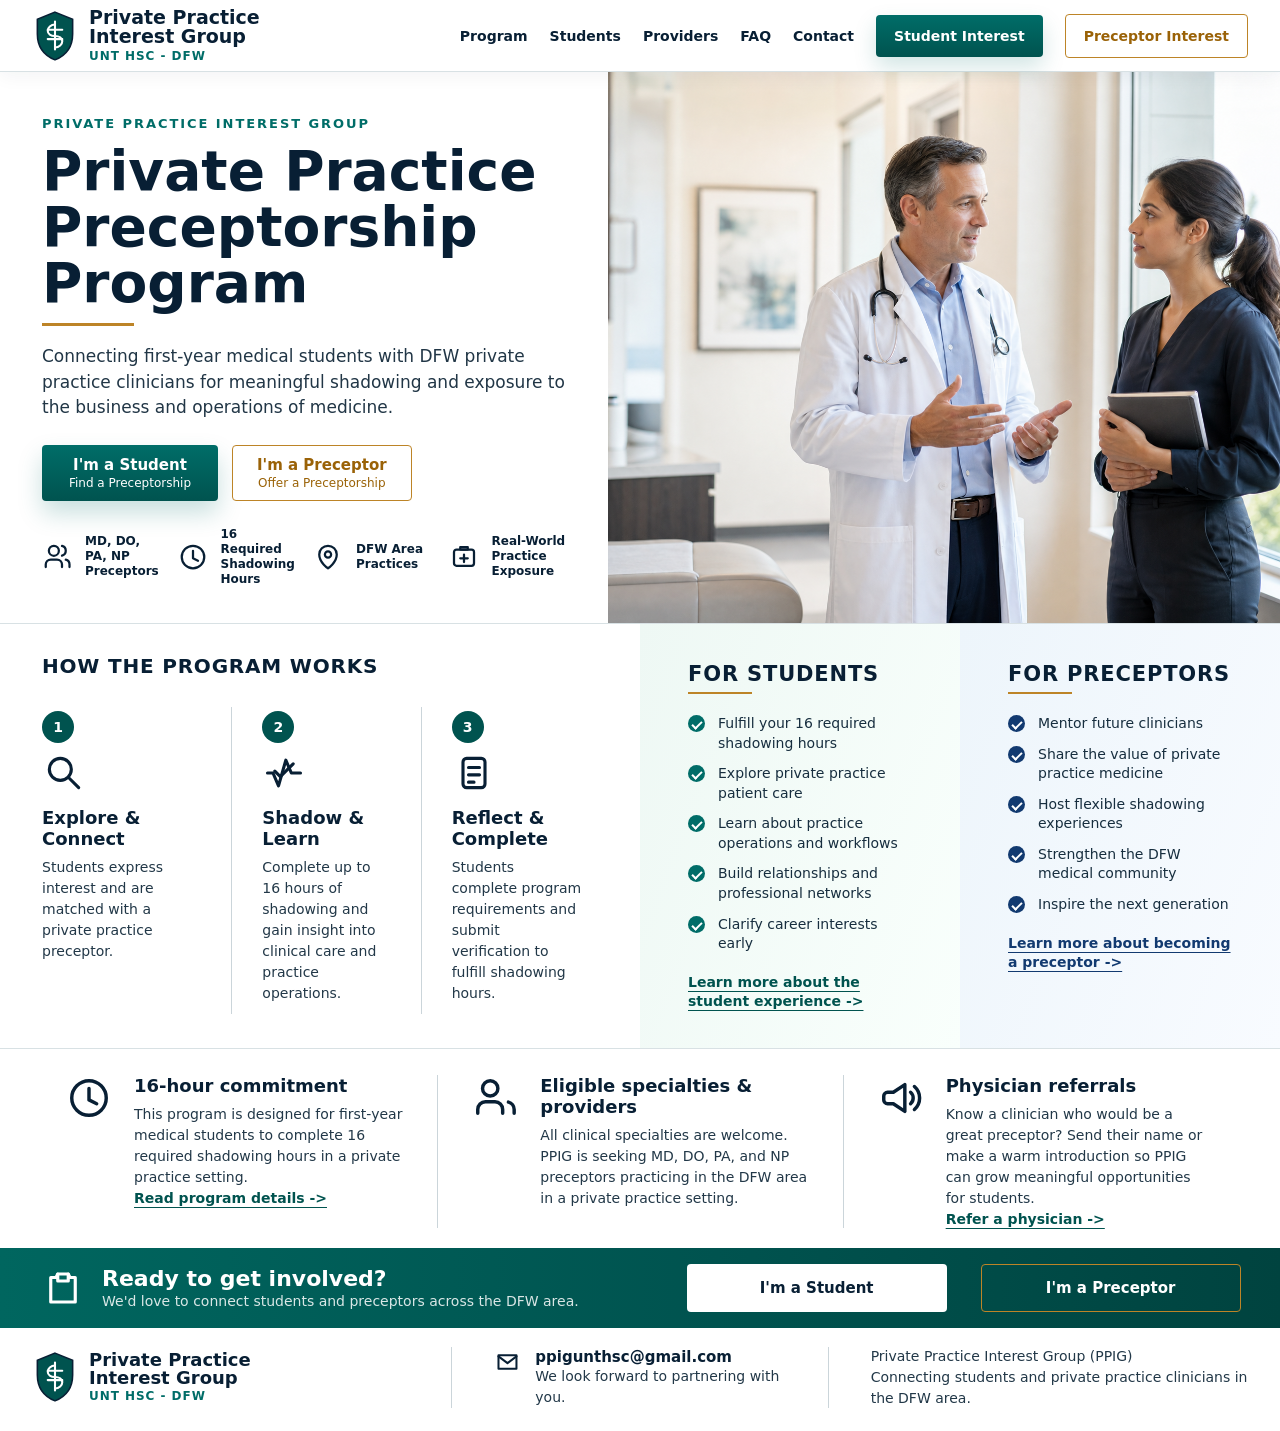
==== commit c76a1088: "Split mockup into dedicated program signup and FAQ pages" ====
--- a/index.html
+++ b/index.html
@@ -12,7 +12,7 @@
   </head>
   <body>
     <header class="site-header" data-header>
-      <a class="brand" href="#top" aria-label="Private Practice Preceptorship Program home">
+      <a class="brand" href="./index.html" aria-label="Private Practice Preceptorship Program home">
         <span class="shield" aria-hidden="true">
           <svg viewBox="0 0 44 52" role="img">
             <path d="M22 3 39 10v14c0 12.8-6.7 20.8-17 25C11.7 44.8 5 36.8 5 24V10L22 3Z" />
@@ -30,18 +30,13 @@
         <span></span>
       </button>
       <nav class="nav" aria-label="Primary navigation" data-nav>
-        <a href="#program">Program</a>
-        <a href="#students">Students</a>
-        <a href="#preceptors">Preceptors</a>
-        <a href="#faq">FAQ</a>
-        <a href="#contact">Contact</a>
-        <a class="nav-cta" href="mailto:ppigunthsc@gmail.com?subject=Student%20Interest%20-%20PPIG%20Preceptorship">Student Interest</a>
-        <a
-          class="nav-cta outline"
-          href="https://docs.google.com/forms/d/e/1FAIpQLScCirYqVkEzpx2f71vSJLCnK1FMcqP2lDTocPS2L5KBrAxMhw/viewform?usp=publish-editor"
-          target="_blank"
-          rel="noreferrer"
-        >
+        <a href="./program.html">Program</a>
+        <a href="./student-signup.html">Students</a>
+        <a href="./provider-signup.html">Providers</a>
+        <a href="./faq.html">FAQ</a>
+        <a href="mailto:ppigunthsc@gmail.com">Contact</a>
+        <a class="nav-cta" href="./student-signup.html">Student Interest</a>
+        <a class="nav-cta outline" href="./provider-signup.html">
           Preceptor Interest
         </a>
       </nav>
@@ -58,16 +53,11 @@
             exposure to the business and operations of medicine.
           </p>
           <div class="hero-actions" aria-label="Program actions">
-            <a class="button primary" href="mailto:ppigunthsc@gmail.com?subject=Student%20Interest%20-%20PPIG%20Preceptorship">
+            <a class="button primary" href="./student-signup.html">
               <strong>I'm a Student</strong>
               <span>Find a Preceptorship</span>
             </a>
-            <a
-              class="button secondary"
-              href="https://docs.google.com/forms/d/e/1FAIpQLScCirYqVkEzpx2f71vSJLCnK1FMcqP2lDTocPS2L5KBrAxMhw/viewform?usp=publish-editor"
-              target="_blank"
-              rel="noreferrer"
-            >
+            <a class="button secondary" href="./provider-signup.html">
               <strong>I'm a Preceptor</strong>
               <span>Offer a Preceptorship</span>
             </a>
@@ -133,7 +123,7 @@
               <li>Build relationships and professional networks</li>
               <li>Clarify career interests early</li>
             </ul>
-            <a class="text-link" href="mailto:ppigunthsc@gmail.com?subject=Student%20Interest%20-%20PPIG%20Preceptorship">Learn more about the student experience -></a>
+            <a class="text-link" href="./student-signup.html">Learn more about the student experience -></a>
           </section>
 
           <section class="audience-card preceptor-card" id="preceptors">
@@ -146,12 +136,7 @@
               <li>Strengthen the DFW medical community</li>
               <li>Inspire the next generation</li>
             </ul>
-            <a
-              class="text-link navy-link"
-              href="https://docs.google.com/forms/d/e/1FAIpQLScCirYqVkEzpx2f71vSJLCnK1FMcqP2lDTocPS2L5KBrAxMhw/viewform?usp=publish-editor"
-              target="_blank"
-              rel="noreferrer"
-            >
+            <a class="text-link navy-link" href="./provider-signup.html">
               Learn more about becoming a preceptor ->
             </a>
           </section>
@@ -165,8 +150,9 @@
             <h2>16-hour commitment</h2>
             <p>
               This program is designed for first-year medical students to complete 16 required shadowing hours in a
-              private practice setting. Hours can be completed over one or multiple days based on availability.
+              private practice setting.
             </p>
+            <a class="text-link" href="./program.html">Read program details -></a>
           </div>
         </article>
         <article>
@@ -192,39 +178,6 @@
         </article>
       </section>
 
-      <section class="faq-section" id="faq">
-        <div class="section-kicker">
-          <h2>Frequently Asked Questions</h2>
-          <span class="gold-rule short" aria-hidden="true"></span>
-        </div>
-        <div class="faq-list">
-          <details>
-            <summary>Who is eligible to participate?</summary>
-            <p>First-year students seeking private practice shadowing and DFW-area MD, DO, PA, or NP preceptors may participate depending on fit and availability.</p>
-          </details>
-          <details>
-            <summary>What will students be doing during the shadowing?</summary>
-            <p>Students observe clinical care, patient communication, clinic workflow, and practice operations while following all site expectations.</p>
-          </details>
-          <details>
-            <summary>How do students get matched with a preceptor?</summary>
-            <p>PPIG collects student interest, reviews availability and goals, and makes introductions when a willing preceptor is available.</p>
-          </details>
-          <details>
-            <summary>Do preceptors need to complete any training?</summary>
-            <p>This mockup does not define official training requirements. PPIG should confirm school requirements before launch.</p>
-          </details>
-          <details>
-            <summary>Can I split my 16 hours across multiple days or sites?</summary>
-            <p>Potentially, depending on the student's official requirements and preceptor availability. Students should confirm documentation rules through the school process.</p>
-          </details>
-          <details>
-            <summary>How do I verify my hours?</summary>
-            <p>Students should follow the official verification or reflection process required by their academic program.</p>
-          </details>
-        </div>
-      </section>
-
       <section class="cta-band" id="contact">
         <div class="cta-copy">
           <svg class="clipboard-icon" viewBox="0 0 24 24" aria-hidden="true"><path d="M9 4h6l1 2h3v14H5V6h3l1-2Z" /><path d="M9 4v4h6V4" /></svg>
@@ -234,13 +187,8 @@
           </div>
         </div>
         <div class="cta-actions">
-          <a class="button light" href="mailto:ppigunthsc@gmail.com?subject=Student%20Interest%20-%20PPIG%20Preceptorship">I'm a Student</a>
-          <a
-            class="button dark-outline"
-            href="https://docs.google.com/forms/d/e/1FAIpQLScCirYqVkEzpx2f71vSJLCnK1FMcqP2lDTocPS2L5KBrAxMhw/viewform?usp=publish-editor"
-            target="_blank"
-            rel="noreferrer"
-          >
+          <a class="button light" href="./student-signup.html">I'm a Student</a>
+          <a class="button dark-outline" href="./provider-signup.html">
             I'm a Preceptor
           </a>
         </div>
@@ -248,7 +196,7 @@
     </main>
 
     <footer class="footer">
-      <a class="brand footer-brand" href="#top" aria-label="Private Practice Preceptorship Program home">
+      <a class="brand footer-brand" href="./index.html" aria-label="Private Practice Preceptorship Program home">
         <span class="shield" aria-hidden="true">
           <svg viewBox="0 0 44 52" role="img">
             <path d="M22 3 39 10v14c0 12.8-6.7 20.8-17 25C11.7 44.8 5 36.8 5 24V10L22 3Z" />
--- a/styles.css
+++ b/styles.css
@@ -46,7 +46,10 @@
   text-decoration: none;
 }
 
-button {
+button,
+input,
+textarea,
+select {
   font: inherit;
 }
 
@@ -136,6 +139,7 @@
 }
 
 .nav > a:not(.nav-cta):hover,
+.nav > a[aria-current="page"],
 .text-link:hover,
 .footer a:hover {
   color: var(--teal);
@@ -667,6 +671,289 @@
   justify-self: end;
 }
 
+.page-hero {
+  display: grid;
+  grid-template-columns: minmax(0, 1fr) minmax(340px, 0.42fr);
+  gap: 54px;
+  align-items: end;
+  width: min(var(--max), calc(100% - 64px));
+  margin: 0 auto;
+  padding: 76px 0 54px;
+}
+
+.page-hero h1 {
+  max-width: 850px;
+  font-size: clamp(42px, 5vw, 72px);
+}
+
+.page-hero p {
+  max-width: 760px;
+  color: #213646;
+  font-size: 18px;
+  line-height: 1.55;
+}
+
+.signup-hero,
+.faq-hero {
+  align-items: center;
+}
+
+.faq-hero {
+  grid-template-columns: 1fr;
+}
+
+.summary-card,
+.side-panel,
+.detail-card,
+.signup-form,
+.faq-group {
+  border: 1px solid var(--line);
+  border-radius: 6px;
+  background: #fff;
+}
+
+.summary-card {
+  padding: 26px;
+  box-shadow: 0 18px 38px rgba(8, 31, 52, 0.08);
+}
+
+.provider-summary {
+  background: linear-gradient(135deg, #fff 0%, var(--gold-soft) 100%);
+}
+
+.summary-card h2,
+.side-panel h2,
+.signup-form h2,
+.faq-group h2 {
+  margin-bottom: 16px;
+  font-size: 22px;
+  font-weight: 850;
+}
+
+.content-grid {
+  display: grid;
+  grid-template-columns: repeat(4, 1fr);
+  gap: 14px;
+  width: min(var(--max), calc(100% - 64px));
+  margin: 0 auto;
+  padding: 0 0 42px;
+}
+
+.detail-card {
+  min-height: 255px;
+  padding: 24px;
+}
+
+.detail-card h2 {
+  margin: 12px 0 10px;
+  font-size: 22px;
+  font-weight: 850;
+}
+
+.detail-card p,
+.side-panel p,
+.summary-card p,
+.signup-form p,
+.faq-group p {
+  color: #223848;
+  font-size: 15px;
+  line-height: 1.55;
+}
+
+.two-column-section {
+  display: grid;
+  grid-template-columns: 1fr 1fr;
+  gap: 44px;
+  width: min(var(--max), calc(100% - 64px));
+  margin: 0 auto;
+  padding: 38px 0 58px;
+  border-top: 1px solid var(--line);
+}
+
+.two-column-section h2 {
+  margin-bottom: 18px;
+  font-size: clamp(30px, 3vw, 48px);
+  line-height: 1.05;
+}
+
+.ruled-list,
+.numbered-list {
+  margin: 0;
+  padding: 0;
+  list-style: none;
+}
+
+.ruled-list li,
+.numbered-list li {
+  padding: 14px 0;
+  border-bottom: 1px solid #cbd5da;
+  color: #172e3f;
+  font-size: 15px;
+  line-height: 1.45;
+}
+
+.numbered-list {
+  counter-reset: item;
+}
+
+.numbered-list li {
+  position: relative;
+  padding-left: 42px;
+  counter-increment: item;
+}
+
+.numbered-list li::before {
+  position: absolute;
+  left: 0;
+  top: 11px;
+  display: grid;
+  width: 26px;
+  height: 26px;
+  place-items: center;
+  border-radius: 50%;
+  color: #fff;
+  background: var(--teal-dark);
+  content: counter(item);
+  font-size: 13px;
+  font-weight: 850;
+}
+
+.signup-layout {
+  display: grid;
+  grid-template-columns: minmax(0, 1fr) minmax(320px, 0.42fr);
+  gap: 28px;
+  align-items: start;
+  width: min(var(--max), calc(100% - 64px));
+  margin: 0 auto;
+  padding: 0 0 64px;
+}
+
+.signup-form,
+.side-panel {
+  padding: 28px;
+}
+
+.side-panel {
+  position: sticky;
+  top: 96px;
+  background: linear-gradient(135deg, var(--teal-soft), #fff);
+}
+
+.blue-panel {
+  background: linear-gradient(135deg, var(--blue-soft), #fff);
+}
+
+.form-heading {
+  margin-bottom: 22px;
+}
+
+.form-heading p,
+.form-note {
+  margin-bottom: 0;
+  color: #526779;
+  font-size: 14px;
+}
+
+.field-grid {
+  display: grid;
+  grid-template-columns: 1fr 1fr;
+  gap: 14px;
+}
+
+label {
+  display: grid;
+  gap: 8px;
+  margin-bottom: 16px;
+  color: var(--ink);
+  font-size: 13px;
+  font-weight: 850;
+}
+
+input,
+textarea,
+select {
+  width: 100%;
+  border: 1px solid #cbd5da;
+  border-radius: 4px;
+  padding: 13px 12px;
+  color: var(--ink);
+  background: #fff;
+  font-size: 15px;
+  line-height: 1.35;
+  outline: none;
+}
+
+textarea {
+  resize: vertical;
+}
+
+input:focus,
+textarea:focus,
+select:focus {
+  border-color: var(--teal);
+  box-shadow: 0 0 0 3px rgba(0, 109, 104, 0.12);
+}
+
+.form-submit {
+  width: fit-content;
+  border: 0;
+  cursor: pointer;
+}
+
+.form-note {
+  min-height: 22px;
+  margin-top: 12px;
+  color: var(--teal-dark);
+  font-weight: 750;
+}
+
+.faq-page-list {
+  display: grid;
+  gap: 22px;
+  width: min(var(--max), calc(100% - 64px));
+  margin: 0 auto;
+  padding: 0 0 64px;
+}
+
+.faq-group {
+  padding: 28px;
+}
+
+.faq-group details {
+  border-top: 1px solid #cbd5da;
+}
+
+.faq-group summary {
+  display: flex;
+  justify-content: space-between;
+  gap: 20px;
+  padding: 18px 0;
+  cursor: pointer;
+  color: var(--ink);
+  font-size: 17px;
+  font-weight: 850;
+  list-style: none;
+}
+
+.faq-group summary::-webkit-details-marker {
+  display: none;
+}
+
+.faq-group summary::after {
+  content: "v";
+  color: var(--teal-dark);
+}
+
+.faq-group details[open] summary::after {
+  content: "^";
+}
+
+.faq-group p {
+  max-width: 880px;
+  padding: 0 0 18px;
+  margin: 0;
+}
+
 @media (max-width: 1050px) {
   .site-header {
     grid-template-columns: 1fr auto;
@@ -707,7 +994,11 @@
   .info-strip,
   .faq-section,
   .cta-band,
-  .footer {
+  .footer,
+  .page-hero,
+  .content-grid,
+  .two-column-section,
+  .signup-layout {
     grid-template-columns: 1fr;
   }
 
@@ -734,8 +1025,22 @@
 
   .info-strip,
   .faq-section,
-  .footer {
+  .footer,
+  .page-hero,
+  .content-grid,
+  .two-column-section,
+  .signup-layout,
+  .faq-page-list {
     width: calc(100% - 40px);
+  }
+
+  .page-hero {
+    gap: 24px;
+    padding: 54px 0 34px;
+  }
+
+  .side-panel {
+    position: static;
   }
 
   .info-strip article,
@@ -784,7 +1089,8 @@
   .program-steps,
   .audience-grid,
   .faq-list,
-  .cta-actions {
+  .cta-actions,
+  .field-grid {
     grid-template-columns: 1fr;
   }
 
@@ -839,6 +1145,21 @@
     justify-content: flex-start;
     padding: 0;
   }
+
+  .page-hero h1 {
+    font-size: clamp(36px, 10vw, 48px);
+  }
+
+  .signup-form,
+  .side-panel,
+  .faq-group,
+  .summary-card {
+    padding: 22px;
+  }
+
+  .form-submit {
+    width: 100%;
+  }
 }
 
 @media (prefers-reduced-motion: reduce) {
